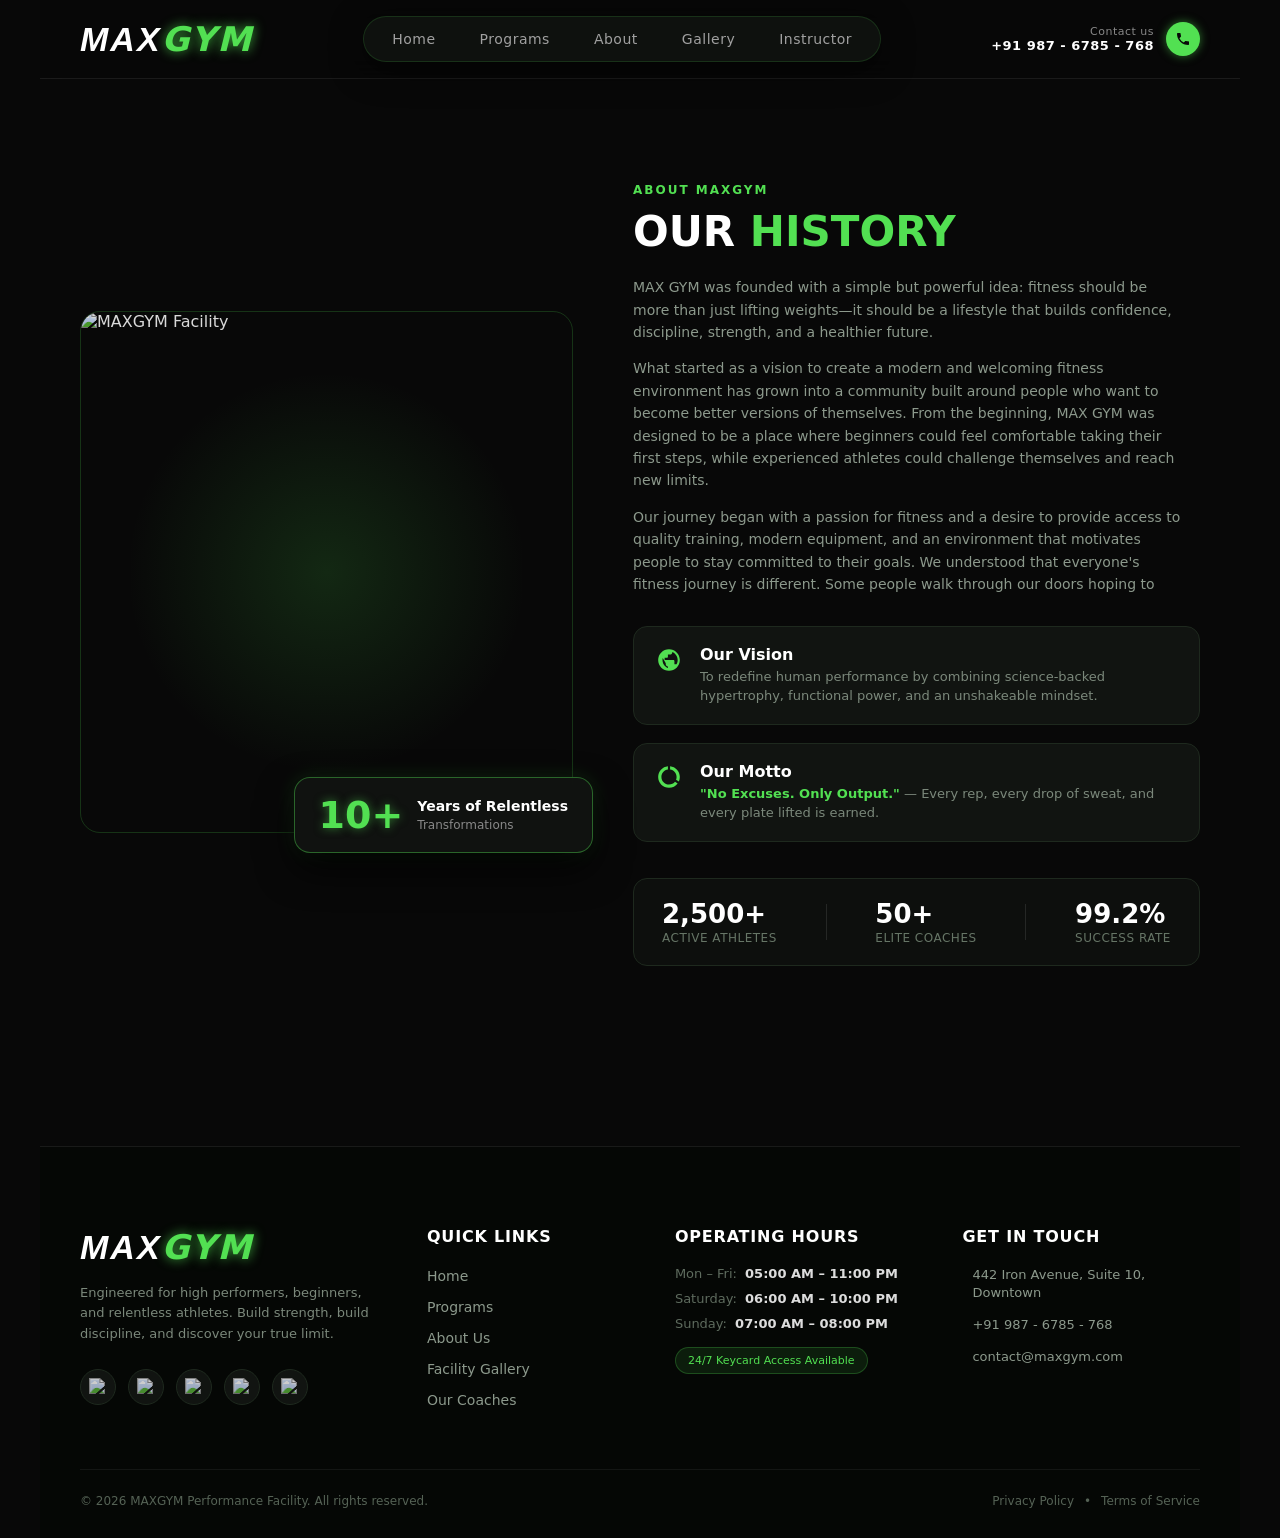
==== about.html @ 1f0606eb "update all" ====
<!DOCTYPE html>
<html lang="en">
<head>
    <meta name="viewport" content="width=device-width, initial-scale=1.0">
    <title>MAXGYM ABOUT</title>
    <link rel="stylesheet" href="max&fitness.css">
</head>
<body>
     <!-- ======================== NAVBAR ========================== -->
     <header class="navbar">
        <div class="logo">MAX<span>GYM</span></div>
        <nav>
           <ul class="nav-links">
            <li><a href="index.html">Home</a></li>
            <li><a href="programs.html">Programs</a></li>
            <li><a href="about.html">About</a></li>
            <li><a href="gallery.html">Gallery</a></li>
             <li><a href="instructor.html">Instructor</a></li>
           </ul> 
        </nav>
        <a href="tel:+919876785768" class="contact-pill">
  <div class="contact-info">
    <span class="label">Contact us</span>
    <span class="number">+91 987 - 6785 - 768</span>
  </div>
  <div class="phone-circle">
    <!-- Phone SVG icon -->
    <svg viewBox="0 0 24 24" fill="currentColor">
      <path d="M6.62 10.79a15.05 15.05 0 006.59 6.59l2.2-2.2a1 1 0 011.02-.24c1.12.37 2.33.57 3.57.57.55 0 1 .45 1 1V20a1 1 0 01-1 1A17 17 0 013 4a1 1 0 011-1h3.5a1 1 0 011 1c0 1.25.2 2.45.57 3.57.11.35.03.74-.25 1.02l-2.2 2.2z"/>
    </svg>
  </div>
</a>
     </header>
<!-- ================= ABOUT SECTION ================= -->
<section class="about-section" id="about">
  <div class="about-grid">
    
    <!-- Left Column: Visual Showcase & Experience Badge -->
    <div class="about-visual">
      <div class="image-wrapper">
        <img src="https://images.unsplash.com/photo-1534438327276-14e5300c3a48?w=800&auto=format&fit=crop&q=80" alt="MAXGYM Facility" class="about-img" />
        <div class="glow-orb"></div>
      </div>
      
      <!-- Floating Experience Card -->
      <div class="exp-badge">
        <span class="exp-number">10+</span>
        <div class="exp-text">
          <strong>Years of Relentless</strong>
          <span>Transformations</span>
        </div>
      </div>
    </div>

    <!-- Right Column: Story, Vision & Pillars -->
    <div class="about-content">
      <span class="section-tag">ABOUT MAXGYM</span>
      <h2>Our <span class="highlight">History</span></h2>
      
      <!-- Full Story Body with Sleek Scrollable Container -->
      <div class="history-body">
        <p class="history-lead">
          MAX GYM was founded with a simple but powerful idea: fitness should be more than just lifting weights—it should be a lifestyle that builds confidence, discipline, strength, and a healthier future.
        </p>
        <p>
          What started as a vision to create a modern and welcoming fitness environment has grown into a community built around people who want to become better versions of themselves. From the beginning, MAX GYM was designed to be a place where beginners could feel comfortable taking their first steps, while experienced athletes could challenge themselves and reach new limits.
        </p>
        <p>
          Our journey began with a passion for fitness and a desire to provide access to quality training, modern equipment, and an environment that motivates people to stay committed to their goals. We understood that everyone's fitness journey is different. Some people walk through our doors hoping to lose weight, others want to build muscle, improve their health, prepare for competition, or simply feel stronger and more confident in their everyday lives.
        </p>
        <p>
          As MAX GYM grew, so did our community. Members became more than just people who came to work out—they became part of a family united by determination and the desire to improve. Every early-morning workout, difficult final repetition, personal record, and small achievement became part of our story.
        </p>
        <p>
          Today, MAX GYM continues to grow with the same purpose that inspired its creation: to help people discover what they are capable of. We continue to invest in our facilities, equipment, and fitness community while creating an atmosphere where hard work is encouraged and every achievement matters.
        </p>
        <p>
          Our history is still being written, and every member who walks through our doors becomes part of it.
        </p>

        <!-- Strong Sign-off Callout -->
        <div class="history-callout">
          "MAX GYM isn't just a place to train. It's a place to build strength, create discipline, and become <span>MAXIMUM</span>."
        </div>
      </div>

      <!-- Vision & Motto Highlights -->
      <div class="about-pillars">
        <div class="pillar-card">
          <div class="pillar-icon">
            <svg viewBox="0 0 24 24" fill="currentColor"><path d="M12 2C6.48 2 2 6.48 2 12s4.48 10 10 10 10-4.48 10-10S17.52 2 12 2zm1 17.93c-3.95-.49-7-3.85-7-7.93 0-.62.08-1.21.21-1.79L9 15v1c0 1.1.9 2 2 2v1.93zm6.9-2.54c-.26-.81-1-1.39-1.9-1.39h-1v-3c0-.55-.45-1-1-1H8v-2h2c.55 0 1-.45 1-1V7h2c1.1 0 2-.9 2-2v-.41c2.93 1.19 5 4.06 5 7.41 0 2.08-.8 3.97-2.1 5.39z"/></svg>
          </div>
          <div class="pillar-info">
            <h4>Our Vision</h4>
            <p>To redefine human performance by combining science-backed hypertrophy, functional power, and an unshakeable mindset.</p>
          </div>
        </div>

        <div class="pillar-card">
          <div class="pillar-icon">
            <svg viewBox="0 0 24 24" fill="currentColor"><path d="M13 2.05v3.03c3.39.49 6 3.39 6 6.92 0 .9-.18 1.75-.48 2.54l2.6 1.53c.56-1.24.88-2.62.88-4.07 0-5.18-3.95-9.45-9-9.95zM12 19c-3.87 0-7-3.13-7-7 0-3.53 2.61-6.43 6-6.92V2.05c-5.06.5-9 4.76-9 9.95 0 5.52 4.47 10 9.99 10 3.31 0 6.24-1.61 8.01-4.09l-2.45-1.45C16.27 18.06 14.28 19 12 19z"/></svg>
          </div>
          <div class="pillar-info">
            <h4>Our Motto</h4>
            <p><strong class="motto-text">"No Excuses. Only Output."</strong> — Every rep, every drop of sweat, and every plate lifted is earned.</p>
          </div>
        </div>
      </div>

      <!-- Quick Stats Counter Strip -->
      <div class="about-stats">
        <div class="stat-col">
          <h3>2,500+</h3>
          <p>Active Athletes</p>
        </div>
        <div class="stat-divider"></div>
        <div class="stat-col">
          <h3>50+</h3>
          <p>Elite Coaches</p>
        </div>
        <div class="stat-divider"></div>
        <div class="stat-col">
          <h3>99.2%</h3>
          <p>Success Rate</p>
        </div>
      </div>

    </div>
  </div>
</section>
<!-- ================= FOOTER ================= -->
<footer class="site-footer">
  <div class="footer-container">
    
    <!-- Column 1: Brand Info -->
    <div class="footer-col brand-col">
      <a href="#" class="logo">MAX<span>GYM</span></a>
      <p class="footer-about">
        Engineered for high performers, beginners, and relentless athletes. Build strength, build discipline, and discover your true limit.
      </p>
    <div class="footer-social-strip">
  <!-- Instagram -->
  <a href="#" aria-label="Instagram" class="social-btn">
    <img src="https://cdn.simpleicons.org/instagram/ffffff" alt="Instagram" class="social-img" />
  </a>

  <!-- Facebook -->
  <a href="#" aria-label="Facebook" class="social-btn">
    <img src="https://cdn.simpleicons.org/facebook/ffffff" alt="Facebook" class="social-img" />
  </a>

  <!-- YouTube -->
  <a href="#" aria-label="YouTube" class="social-btn">
    <img src="https://cdn.simpleicons.org/youtube/ffffff" alt="YouTube" class="social-img" />
  </a>

  <!-- X / Twitter -->
  <a href="#" aria-label="X" class="social-btn">
    <img src="https://cdn.simpleicons.org/x/ffffff" alt="X" class="social-img" />
  </a>

  <!-- TikTok -->
  <a href="#" aria-label="TikTok" class="social-btn">
    <img src="https://cdn.simpleicons.org/tiktok/ffffff" alt="TikTok" class="social-img" />
  </a>
</div>
    </div>

    <!-- Column 2: Navigation Links -->
    <div class="footer-col">
      <h4>Quick Links</h4>
      <ul class="footer-links">
        <li><a href="#home">Home</a></li>
        <li><a href="#programs">Programs</a></li>
        <li><a href="#about">About Us</a></li>
        <li><a href="#gallery">Facility Gallery</a></li>
        <li><a href="#instructor">Our Coaches</a></li>
      </ul>
    </div>

    <!-- Column 3: Training Hours -->
    <div class="footer-col">
      <h4>Operating Hours</h4>
      <ul class="footer-schedule">
        <li><span>Mon – Fri:</span> <strong>05:00 AM – 11:00 PM</strong></li>
        <li><span>Saturday:</span> <strong>06:00 AM – 10:00 PM</strong></li>
        <li><span>Sunday:</span> <strong>07:00 AM – 08:00 PM</strong></li>
        <li class="access-pill">24/7 Keycard Access Available</li>
      </ul>
    </div>

    <!-- Column 4: Contact & Newsletter -->
    <div class="footer-col">
      <h4>Get In Touch</h4>
      <div class="footer-contact-info">
        <p><i class="fa-solid fa-location-dot"></i> 442 Iron Avenue, Suite 10, Downtown</p>
        <p><i class="fa-solid fa-phone"></i> +91 987 - 6785 - 768</p>
        <p><i class="fa-solid fa-envelope"></i> contact@maxgym.com</p>
      </div>
    </div>

  </div>

  <div class="footer-bottom">
    <p>&copy; 2026 MAXGYM Performance Facility. All rights reserved.</p>
    <div class="footer-legal">
      <a href="#">Privacy Policy</a>
      <span>&bull;</span>
      <a href="#">Terms of Service</a>
    </div>
  </div>
</footer>
    
</body>
</html>
---- max&fitness.css ----
/* Color Palette Variables */
:root {
  --bg-black: #080808;
  --card-bg: #111411;
  --card-border: #1e291e;
  --accent-green: #52e052;
  --text-white: #ffffff;
  --text-gray: #a0a0a0;
}

* {
  margin: 0;
  padding: 0;
  box-sizing: border-box;
  font-family: 'Inter', system-ui, sans-serif;
}

body {
  background-color: var(--bg-black);
  color: var(--text-white);
  padding: 0 40px;
}

/* Green Glow Highlights */
.highlight {
  color: var(--accent-green);
}

/* NAVBAR */
.navbar {
  position: sticky;        /* Keeps the navbar pinned at the top while scrolling */
  top: 0;                  /* Sticks right to the very top edge */
  z-index: 1000;           /* Ensures it always floats above images and cards */
  
  /* Frosted glass backdrop so page content doesn't clash underneath */
  background: rgba(8, 8, 8, 0.85);
  backdrop-filter: blur(12px);
  -webkit-backdrop-filter: blur(12px);
  
  /* Smooth separator line underneath */
  border-bottom: 1px solid rgba(255, 255, 255, 0.08);

  /* Layout alignment */
  display: flex;
  justify-content: space-between;
  align-items: center;
  padding: 16px 40px;
  width: 100%;
  box-sizing: border-box;
}
/* Frosted glass bar background */
.nav-links {
  display: flex;
  align-items: center;
  list-style: none;
  gap: 8px;
  background: rgba(18, 22, 18, 0.75); /* Dark translucent green-black */
  backdrop-filter: blur(12px);         /* Modern frosted glass effect */
  padding: 6px 10px;
  border-radius: 40px;                 /* Smooth pill shape */
  border: 1px solid rgba(82, 224, 82, 0.15); /* Subtle neon border */
  box-shadow: 0 8px 32px rgba(0, 0, 0, 0.5);
}

/* Individual link styling */
.nav-links a {
  position: relative;
  display: inline-block;
  padding: 8px 18px;
  color: #a0a0a0;                      /* Sleek muted gray */
  text-decoration: none;
  font-size: 14px;
  font-weight: 500;
  letter-spacing: 0.5px;
  border-radius: 20px;
  transition: all 0.3s cubic-bezier(0.4, 0, 0.2, 1);
}
/* Container wrapper: centered floating pill */
.nav-container {
  display: flex;
  justify-content: center;
  align-items: center;
}
/* Hover Effect: Text turns white with soft glow */
.nav-links a:hover {
  color: #ffffff;
  transform: translateY(-1px);
}

/* Animated Neon Underline on hover */
.nav-links a::after {
  content: '';
  position: absolute;
  bottom: 4px;
  left: 50%;
  transform: translateX(-50%) scaleX(0);
  width: 18px;
  height: 2px;
  background: #52e052;                 /* Neon green */
  border-radius: 2px;
  box-shadow: 0 0 8px #52e052;
  transition: transform 0.25s ease;
}

.nav-links a:hover::after {
  transform: translateX(-50%) scaleX(1);
}

/* Active State: Neon pill badge */
.nav-links a.active {
  color: #ffffff;
  background: rgba(82, 224, 82, 0.15); /* Soft glowing green fill */
  border: 1px solid rgba(82, 224, 82, 0.4);
  box-shadow: 0 0 12px rgba(82, 224, 82, 0.25);
  font-weight: 600;
}

/* Remove underline on the already active link */
.nav-links a.active::after {
  display: none;
}

/* HERO SECTION */
.hero {
  text-align: center;
  position: relative;
  padding-top: 40px;
}

.hero-title {
  font-size: 52px;
  text-transform: uppercase;
  letter-spacing: 1px;
}

.hero-center {
  position: relative;
  display: inline-block;
  margin-top: 30px;
}

.hero-img {
  max-width: 450px;
  filter: drop-shadow(0 0 40px rgba(82, 224, 82, 0.15));
}

/* Floating Stat Badges */
.stat-badge {
  position: absolute;
  background: rgba(82, 224, 82, 0.25);
  backdrop-filter: blur(10px);
  border: 1px solid var(--accent-green);
  border-radius: 12px;
  padding: 10px 16px;
  font-size: 12px;
  color: #fff;
  display: flex;
  flex-direction: column;
  align-items: center;
}

.stat-badge.top-left { top: 10%; left: -60px; transform: rotate(-10deg); }
.stat-badge.top-right { top: 10%; right: -60px; transform: rotate(10deg); }
.stat-badge.bottom-left { bottom: 20%; left: -80px; transform: rotate(-8deg); }
.stat-badge.bottom-right { bottom: 20%; right: -80px; transform: rotate(8deg); }

/* CTA BUTTON & FOOTER */
.hero-footer {
  display: flex;
  justify-content: space-between;
  align-items: center;
  margin-top: -50px;
  position: relative;
  z-index: 5;
}

.btn-primary {
  background-color: var(--accent-green);
  color: #000;
  padding: 14px 28px;
  border-radius: 30px;
  text-decoration: none;
  font-weight: bold;
  font-size: 14px;
}

/* 3 CARDS GRID */
.cards-grid-3 {
  display: grid;
  grid-template-columns: repeat(3, 1fr);
  gap: 24px;
  margin-top: 40px;
}

.feature-card {
  background: var(--card-bg);
  border: 1px solid var(--card-border);
  border-radius: 16px;
  padding: 30px;
  text-align: center;
}

.card-icon {
  font-size: 32px;
  color: var(--accent-green);
  margin-bottom: 16px;
}

/* 2x3 GRID SECTION */
.transform-content {
  display: grid;
  grid-template-columns: 1fr 1.5fr;
  gap: 40px;
  margin-top: 40px;
}

.cards-grid-2x3 {
  display: grid;
  grid-template-columns: 1fr 1fr;
  gap: 16px;
}

.mini-card {
  background: var(--card-bg);
  border: 1px solid var(--card-border);
  border-radius: 12px;
  padding: 20px;
}

.mini-card i {
  color: var(--accent-green);
  margin-bottom: 8px;
}
/* Container holding the images and text */
.social-proof {
  display: flex;
  align-items: center;
  gap: 12px;
}

/* Row wrapper for the avatar images */
.social-proof .avatars {
  display: flex;
  align-items: center;
}

/* Resizing images to a small square */
.social-proof .avatars img {
  width: 36px;                 /* Set your desired square width */
  height: 36px;                /* Match height to width for 1:1 ratio */
  object-fit: cover;           /* Prevents the image from stretching/distorting */
  border-radius: 6px;          /* Slight rounded square (change to 0px for sharp square) */
  border: 2px solid #080808;   /* Border separating each photo */
  margin-right: -10px;         /* Overlaps them slightly like the design */
}

/* Fix for the text right beside them */
.social-proof p {
  color: #ffffff;
  font-size: 14px;
  margin-left: 15px;
}

.social-proof p strong {
  font-size: 16px;
  color: #ffffff;
}

/* Card container */
.feature-card {
  background-color: #111411;
  border: 1px solid #1e291e;
  border-radius: 16px;
  padding: 32px 24px;
  text-align: center;
}

/* Icon box centering */
.icon-box {
  margin-bottom: 20px;
}

/* Make the icons green, sized, and bright */
.icon-box i {
  font-size: 36px;                 /* Controls the icon size */
  color: #52e052;                  /* Neon green color */
  filter: drop-shadow(0 0 8px rgba(82, 224, 82, 0.4)); /* Subtle green glow */
}

/* Text styles */
.feature-card h3 {
  color: #ffffff;
  font-size: 18px;
  margin-bottom: 10px;
}

.feature-card p {
  color: #888888;
  font-size: 13px;
  line-height: 1.4;
}

/* Icon container spacing */
.card-icon {
  display: flex;
  justify-content: center;
  align-items: center;
  margin-bottom: 20px;
}

/* Controls size and neon green color */
.card-icon svg {
  width: 42px;
  height: 42px;
  color: #52e052; /* Neon green */
  filter: drop-shadow(0 0 10px rgba(82, 224, 82, 0.45)); /* Green glow */
}

.logo {
  font-family: 'Teko', 'Impact', sans-serif; /* Tall, athletic font */
  font-size: 34px;
  font-weight: 700;
  text-decoration: none;
  text-transform: uppercase;
  letter-spacing: 2px;
  color: #ffffff;
  font-style: italic; /* Gives it an energetic forward slant */
  display: inline-block;
  transition: transform 0.2s ease;
}

/* The GYM part with neon glow */
.logo span {
  color: #52e052;
  text-shadow: 0 0 12px rgba(82, 224, 82, 0.75); /* Neon green flare */
}

/* Subtle hover interaction */
.logo:hover {
  transform: scale(1.05) skewX(-2deg);
}

/* Container link: removes blue line & centers items */
.contact-pill {
  display: flex;
  align-items: center;
  gap: 12px;
  text-decoration: none; /* Removes the blue underline */
  color: inherit;        /* Stops default blue text */
  cursor: pointer;
}

/* Stacks 'Contact us' above the number */
.contact-info {
  display: flex;
  flex-direction: column;
  text-align: right;
}

/* Small gray top label */
.contact-info .label {
  font-size: 11px;
  color: #888888;
  letter-spacing: 0.5px;
}

/* Bold white phone number */
.contact-info .number {
  font-size: 13px;
  font-weight: 700;
  color: #ffffff;
  letter-spacing: 0.5px;
}

/* Green circular icon container */
.phone-circle {
  width: 34px;
  height: 34px;
  background-color: #52e052; /* Neon green */
  border-radius: 50%;
  display: flex;
  align-items: center;
  justify-content: center;
  box-shadow: 0 0 10px rgba(82, 224, 82, 0.5); /* Glow */
  transition: transform 0.2s ease;
}

/* The phone icon itself inside the green circle */
.phone-circle svg {
  width: 16px;
  height: 16px;
  color: #080808; /* Dark icon inside green circle */
}

/* Subtle hover bounce */
.contact-pill:hover .phone-circle {
  transform: scale(1.1);
}

.brands-bar {
  width: 100%;                  /* Forces the container to span full width */
  max-width: 1200px;            /* Keeps it looking sharp on ultra-wide screens */
  margin: 60px auto;            /* Centers the section horizontally */
  padding: 30px 40px;           /* Breathing room on the sides */
  
  display: flex;
  justify-content: space-between; /* Spreads logos evenly from far left to far right */
  align-items: center;
  box-sizing: border-box;
}

/* Make each logo icon bigger so it fills the screen properly */
.brand-item svg {
  width: 55px;                  /* Increased from 46px */
  height: 55px;
  fill: #ffffff;
  opacity: 0.65;
  transition: all 0.3s ease;
}

.brand-item:hover svg {
  fill: #52e052;
  opacity: 1;
  filter: drop-shadow(0 0 14px rgba(82, 224, 82, 0.8));
}

.section-subtitle {
  text-align: center;
  font-size: 16px;
  font-weight: 400;
  color: #8f9b8f;                      /* Muted gray-green tone */
  letter-spacing: 0.8px;
  line-height: 1.6;
  max-width: 650px;
  margin: 12px auto 45px auto;
  text-transform: capitalize;
}

/* Eye-catching keyword highlights */
.section-subtitle span {
  color: #ffffff;
  font-weight: 600;
  position: relative;
  transition: color 0.3s ease;
}

/* Neon underline dash below the 3 words */
.section-subtitle span::after {
  content: '';
  position: absolute;
  bottom: -2px;
  left: 0;
  width: 100%;
  height: 2px;
  background: #52e052;
  box-shadow: 0 0 8px rgba(82, 224, 82, 0.8);
  border-radius: 2px;
}

/* Container & Titles */
.programs-section {
  padding: 80px 20px;
  max-width: 1200px;
  margin: 0 auto;
}

.section-title-wrap {
  text-align: center;
  margin-bottom: 50px;
}

.section-tag {
  font-size: 12px;
  letter-spacing: 2px;
  color: var(--accent-green, #52e052);
  font-weight: 700;
  text-transform: uppercase;
}

.section-title-wrap h2 {
  font-size: 38px;
  margin: 8px 0 12px 0;
  color: #fff;
  text-transform: uppercase;
}

.section-desc {
  color: #888;
  font-size: 15px;
  max-width: 550px;
  margin: 0 auto;
}

/* Grid Layout */
.programs-grid {
  display: grid;
  grid-template-columns: repeat(auto-fit, minmax(300px, 1fr));
  gap: 28px;
}

/* Card Styling */
.program-card {
  position: relative;
  background: #111411;
  border: 1px solid #1e291e;
  border-radius: 16px;
  padding: 36px 28px;
  display: flex;
  flex-direction: column;
  transition: all 0.3s ease;
}

.program-card:hover {
  transform: translateY(-6px);
  border-color: rgba(82, 224, 82, 0.4);
  box-shadow: 0 12px 30px rgba(0, 0, 0, 0.6), 0 0 20px rgba(82, 224, 82, 0.1);
}

/* Featured / Highlighted Card (Center) */
.program-card.featured {
  border-color: rgba(82, 224, 82, 0.35);
  background: radial-gradient(circle at top right, rgba(82, 224, 82, 0.08), #111411 70%);
}

/* Badges */
.card-badge {
  align-self: flex-start;
  font-size: 11px;
  font-weight: 600;
  padding: 4px 10px;
  border-radius: 20px;
  background: #1b221b;
  color: #a0a0a0;
  margin-bottom: 20px;
  text-transform: uppercase;
  letter-spacing: 0.5px;
}

.highlight-badge {
  background: rgba(82, 224, 82, 0.15);
  color: #52e052;
  border: 1px solid rgba(82, 224, 82, 0.3);
}

/* Icons */
.program-icon svg {
  width: 36px;
  height: 36px;
  fill: #52e052;
  margin-bottom: 18px;
  filter: drop-shadow(0 0 8px rgba(82, 224, 82, 0.4));
}

/* Text & Meta details */
.program-card h3 {
  font-size: 20px;
  color: #ffffff;
  margin-bottom: 10px;
}

.program-card p {
  color: #888888;
  font-size: 14px;
  line-height: 1.5;
  margin-bottom: 24px;
  flex-grow: 1;
}

.program-meta {
  display: flex;
  justify-content: space-between;
  padding: 12px 0;
  border-top: 1px solid rgba(255, 255, 255, 0.06);
  border-bottom: 1px solid rgba(255, 255, 255, 0.06);
  margin-bottom: 20px;
  font-size: 13px;
  color: #bbb;
}

.program-meta span {
  display: flex;
  align-items: center;
  gap: 6px;
}

.program-meta i {
  color: #52e052;
}

/* Action Link */
.program-link {
  text-decoration: none;
  font-size: 14px;
  font-weight: 700;
  color: #52e052;
  transition: transform 0.2s ease, letter-spacing 0.2s ease;
}

.program-card:hover .program-link {
  letter-spacing: 0.5px;
}

/* Container bar */
.program-meta {
  display: flex;
  justify-content: space-between;
  align-items: center;
  padding: 10px 0;
  border-top: 1px solid rgba(255, 255, 255, 0.08);
  border-bottom: 1px solid rgba(255, 255, 255, 0.08);
  margin-bottom: 20px;
}

/* Group icon + select together */
.meta-dropdown {
  display: flex;
  align-items: center;
  gap: 6px;
  background: rgba(255, 255, 255, 0.03);
  padding: 4px 8px;
  border-radius: 8px;
  border: 1px solid transparent;
  transition: all 0.2s ease;
}

.meta-dropdown:hover {
  border-color: rgba(82, 224, 82, 0.4);
  background: rgba(82, 224, 82, 0.05);
}

.meta-dropdown i {
  color: #52e052;
  font-size: 12px;
}

/* Custom Styled Select Tag */
.meta-select {
  background: transparent;
  color: #dddddd;
  border: none;
  font-size: 13px;
  font-family: inherit;
  cursor: pointer;
  outline: none;
  padding-right: 4px;
}

/* Option list dropdown box */
.meta-select option {
  background-color: #111411;
  color: #ffffff;
  padding: 8px;
}

.meta-select:focus {
  color: #52e052;
}

.card-badge {
  align-self: flex-start;
  font-size: 11px;
  font-weight: 700;
  padding: 5px 12px;
  border-radius: 20px;
  text-transform: uppercase;
  letter-spacing: 0.8px;
  
  /* Green badge styling */
  background: rgba(82, 224, 82, 0.15);
  color: #52e052;
  border: 1px solid rgba(82, 224, 82, 0.35);
  box-shadow: 0 0 10px rgba(82, 224, 82, 0.15);
  
  margin-bottom: 20px;
}

/* Container Spacing */
.about-section {
  padding: 100px 40px;
  max-width: 1240px;
  margin: 0 auto;
  box-sizing: border-box;
}

.about-grid {
  display: grid;
  grid-template-columns: 1fr 1.15fr;
  gap: 60px;
  align-items: center;
}

/* Visual Column */
.about-visual {
  position: relative;
}

.image-wrapper {
  position: relative;
  border-radius: 20px;
  overflow: hidden;
  border: 1px solid rgba(82, 224, 82, 0.2);
}

.about-img {
  width: 100%;
  height: 520px;
  object-fit: cover;
  display: block;
  filter: contrast(1.1) brightness(0.85);
  transition: transform 0.4s ease;
}

.about-visual:hover .about-img {
  transform: scale(1.03);
}

/* Subtle glowing aura behind the frame */
.glow-orb {
  position: absolute;
  top: 50%;
  left: 50%;
  transform: translate(-50%, -50%);
  width: 80%;
  height: 80%;
  background: radial-gradient(circle, rgba(82, 224, 82, 0.15) 0%, transparent 70%);
  pointer-events: none;
  z-index: 0;
}

/* Floating Experience Pill */
.exp-badge {
  position: absolute;
  bottom: -20px;
  right: -20px;
  background: rgba(17, 20, 17, 0.95);
  border: 1px solid rgba(82, 224, 82, 0.4);
  backdrop-filter: blur(10px);
  padding: 18px 24px;
  border-radius: 16px;
  display: flex;
  align-items: center;
  gap: 14px;
  box-shadow: 0 16px 36px rgba(0, 0, 0, 0.8), 0 0 20px rgba(82, 224, 82, 0.15);
}

.exp-number {
  font-size: 38px;
  font-weight: 800;
  color: #52e052;
  line-height: 1;
  text-shadow: 0 0 10px rgba(82, 224, 82, 0.5);
}

.exp-text strong {
  display: block;
  font-size: 14px;
  color: #ffffff;
}

.exp-text span {
  font-size: 12px;
  color: #888888;
}

/* Text Content Column */
.about-content h2 {
  font-size: 42px;
  line-height: 1.15;
  text-transform: uppercase;
  margin: 10px 0 20px 0;
  color: #ffffff;
}

.about-lead {
  color: #9ea89e;
  font-size: 15px;
  line-height: 1.6;
  margin-bottom: 30px;
}

/* Vision & Motto Pillars */
.about-pillars {
  display: flex;
  flex-direction: column;
  gap: 18px;
  margin-bottom: 36px;
}

.pillar-card {
  display: flex;
  gap: 18px;
  align-items: flex-start;
  background: #111411;
  border: 1px solid #1e291e;
  padding: 18px 22px;
  border-radius: 14px;
  transition: border-color 0.2s ease, transform 0.2s ease;
}

.pillar-card:hover {
  border-color: rgba(82, 224, 82, 0.35);
  transform: translateX(4px);
}

.pillar-icon svg {
  width: 26px;
  height: 26px;
  fill: #52e052;
  flex-shrink: 0;
  margin-top: 2px;
}

.pillar-info h4 {
  font-size: 16px;
  color: #ffffff;
  margin-bottom: 4px;
}

.pillar-info p {
  color: #7b887b;
  font-size: 13px;
  line-height: 1.45;
}

.motto-text {
  color: #52e052;
}

/* Live Stats Row */
.about-stats {
  display: flex;
  align-items: center;
  justify-content: space-between;
  background: rgba(17, 20, 17, 0.6);
  border: 1px solid #1e291e;
  border-radius: 14px;
  padding: 20px 28px;
}

.stat-col h3 {
  font-size: 26px;
  font-weight: 800;
  color: #ffffff;
  margin-bottom: 2px;
}

.stat-col p {
  font-size: 12px;
  color: #667566;
  text-transform: uppercase;
  letter-spacing: 0.5px;
}

.stat-divider {
  width: 1px;
  height: 36px;
  background: rgba(255, 255, 255, 0.1);
}

/* History text container: sleek custom scrollbar so the layout stays balanced with the image */
.history-body {
  max-height: 320px;
  overflow-y: auto;
  padding-right: 14px;
  margin-bottom: 30px;
}

/* Custom minimal neon scrollbar */
.history-body::-webkit-scrollbar {
  width: 5px;
}

.history-body::-webkit-scrollbar-track {
  background: rgba(255, 255, 255, 0.03);
  border-radius: 4px;
}

.history-body::-webkit-scrollbar-thumb {
  background: #52e052;
  border-radius: 4px;
  box-shadow: 0 0 6px rgba(82, 224, 82, 0.6);
}

/* First paragraph accent */
.history-lead {
  font-size: 15px;
  font-weight: 500;
  color: #c5d4c5;
  line-height: 1.65;
  margin-bottom: 14px;
}

.history-body p {
  font-size: 14px;
  line-height: 1.6;
  color: #8c998c;
  margin-bottom: 14px;
}

/* Eye-catching quote signoff */
.history-callout {
  background: rgba(82, 224, 82, 0.08);
  border-left: 3px solid #52e052;
  padding: 14px 18px;
  border-radius: 0 10px 10px 0;
  font-size: 14px;
  font-weight: 600;
  color: #ffffff;
  margin-top: 18px;
  line-height: 1.5;
  box-shadow: 0 0 15px rgba(82, 224, 82, 0.08);
}

.history-callout span {
  color: #52e052;
  letter-spacing: 1.5px;
  font-weight: 800;
  text-shadow: 0 0 8px rgba(82, 224, 82, 0.6);
}

/* Container Spacing */
.gallery-section {
  padding: 100px 40px;
  max-width: 1240px;
  margin: 0 auto;
  box-sizing: border-box;
}

.gallery-header {
  text-align: center;
  margin-bottom: 50px;
}

.gallery-header h2 {
  font-size: 40px;
  color: #ffffff;
  text-transform: uppercase;
  margin: 8px 0 14px 0;
}

/* Bento Grid Layout */
.gallery-grid {
  display: grid;
  grid-template-columns: repeat(3, 1fr);
  grid-auto-rows: 280px;
  gap: 20px;
}

/* Featured / Sized Cards */
.gallery-item.item-large {
  grid-column: span 2;
  grid-row: span 1;
}

.gallery-item.item-wide {
  grid-column: span 2;
  grid-row: span 1;
}

/* Individual Item Box */
.gallery-item {
  position: relative;
  border-radius: 16px;
  overflow: hidden;
  border: 1px solid #1e291e;
  background-color: #111411;
  cursor: pointer;
}

/* Image zoom styling */
.gallery-item img {
  width: 100%;
  height: 100%;
  object-fit: cover;
  display: block;
  filter: brightness(0.85) contrast(1.1);
  transition: transform 0.5s cubic-bezier(0.2, 0.8, 0.2, 1), filter 0.5s ease;
}

/* Dark gradient + frosted information overlay */
.gallery-overlay {
  position: absolute;
  inset: 0;
  background: linear-gradient(
    to top,
    rgba(8, 10, 8, 0.95) 0%,
    rgba(8, 10, 8, 0.45) 50%,
    transparent 100%
  );
  display: flex;
  flex-direction: column;
  justify-content: flex-end;
  padding: 24px;
  box-sizing: border-box;
  opacity: 0.92;
  transition: opacity 0.3s ease, border-color 0.3s ease;
}

/* Glowing Category Pills */
.gallery-tag {
  align-self: flex-start;
  font-size: 11px;
  font-weight: 700;
  text-transform: uppercase;
  letter-spacing: 1px;
  color: #52e052;
  background: rgba(82, 224, 82, 0.15);
  border: 1px solid rgba(82, 224, 82, 0.3);
  padding: 4px 10px;
  border-radius: 20px;
  margin-bottom: 8px;
}

.gallery-overlay h3 {
  font-size: 20px;
  color: #ffffff;
  margin: 0 0 6px 0;
  font-weight: 700;
}

.gallery-overlay p {
  font-size: 13px;
  color: #9ea89e;
  line-height: 1.4;
  margin: 0;
  max-width: 90%;
}

/* Hover Interaction: Border Glow & Image Zoom */
.gallery-item:hover img {
  transform: scale(1.08);
  filter: brightness(1) contrast(1.15);
}

.gallery-item:hover {
  border-color: rgba(82, 224, 82, 0.5);
  box-shadow: 0 10px 30px rgba(0, 0, 0, 0.7), 0 0 20px rgba(82, 224, 82, 0.2);
}

/* Responsive Stacking for Tablets & Mobile */
@media (max-width: 900px) {
  .gallery-grid {
    grid-template-columns: 1fr;
    grid-auto-rows: 260px;
  }

  .gallery-item.item-large,
  .gallery-item.item-wide {
    grid-column: span 1;
  }
}

/* ================= INSTRUCTORS STYLING ================= */
.instructors-section {
  padding: 100px 40px;
  max-width: 1240px;
  margin: 0 auto;
  box-sizing: border-box;
}

.instructors-header {
  text-align: center;
  margin-bottom: 50px;
}

.instructors-header h2 {
  font-size: 40px;
  color: #ffffff;
  text-transform: uppercase;
  margin: 8px 0 14px 0;
}

.instructors-grid {
  display: grid;
  grid-template-columns: repeat(3, 1fr);
  gap: 30px;
}

.coach-card {
  background: #111411;
  border: 1px solid #1e291e;
  border-radius: 18px;
  overflow: hidden;
  display: flex;
  flex-direction: column;
  transition: transform 0.3s ease, border-color 0.3s ease, box-shadow 0.3s ease;
}

.coach-card:hover {
  transform: translateY(-6px);
  border-color: rgba(82, 224, 82, 0.45);
  box-shadow: 0 16px 36px rgba(0, 0, 0, 0.7), 0 0 20px rgba(82, 224, 82, 0.15);
}

/* Image Container & Hover Socials */
.coach-img-box {
  position: relative;
  width: 100%;
  height: 380px;
  overflow: hidden;
  background: #080808;
}

.coach-img-box img {
  width: 100%;
  height: 100%;
  object-fit: cover;
  filter: grayscale(20%) brightness(0.9);
  transition: transform 0.5s ease, filter 0.5s ease;
}

.coach-card:hover .coach-img-box img {
  transform: scale(1.06);
  filter: grayscale(0%) brightness(1);
}

/* Floating Social Pill inside Image */
.coach-socials {
  position: absolute;
  bottom: 16px;
  left: 50%;
  transform: translate(-50%, 20px);
  opacity: 0;
  display: flex;
  gap: 12px;
  background: rgba(8, 8, 8, 0.85);
  backdrop-filter: blur(8px);
  padding: 8px 16px;
  border-radius: 30px;
  border: 1px solid rgba(82, 224, 82, 0.3);
  transition: all 0.3s cubic-bezier(0.4, 0, 0.2, 1);
}

.coach-card:hover .coach-socials {
  transform: translate(-50%, 0);
  opacity: 1;
}

.coach-socials a {
  color: #ffffff;
  font-size: 14px;
  transition: color 0.2s ease, transform 0.2s ease;
}

.coach-socials a:hover {
  color: #52e052;
  transform: translateY(-2px);
}

/* Details Underneath */
.coach-details {
  padding: 24px;
  display: flex;
  flex-direction: column;
  flex-grow: 1;
}

.coach-role {
  font-size: 11px;
  font-weight: 700;
  color: #52e052;
  text-transform: uppercase;
  letter-spacing: 1px;
  margin-bottom: 6px;
}

.coach-details h3 {
  font-size: 22px;
  color: #ffffff;
  margin: 0 0 10px 0;
}

.coach-details p {
  font-size: 13px;
  color: #8c998c;
  line-height: 1.5;
  margin: 0;
}

/* ================= FOOTER STYLING ================= */
.site-footer {
  background: #050705;
  border-top: 1px solid rgba(255, 255, 255, 0.08);
  padding: 80px 40px 30px 40px;
  margin-top: 80px;
}

.footer-container {
  max-width: 1240px;
  margin: 0 auto;
  display: grid;
  grid-template-columns: 1.5fr 1fr 1.2fr 1.2fr;
  gap: 50px;
  padding-bottom: 60px;
  border-bottom: 1px solid rgba(255, 255, 255, 0.06);
}

.footer-col h4 {
  font-size: 16px;
  color: #ffffff;
  margin: 0 0 20px 0;
  text-transform: uppercase;
  letter-spacing: 0.8px;
}

.footer-about {
  color: #7b887b;
  font-size: 13px;
  line-height: 1.6;
  margin: 16px 0 24px 0;
  max-width: 320px;
}

.footer-social-strip {
  display: flex;
  gap: 12px;
}

.footer-social-strip a {
  width: 36px;
  height: 36px;
  border-radius: 50%;
  background: #111411;
  border: 1px solid #1e291e;
  display: flex;
  align-items: center;
  justify-content: center;
  color: #ffffff;
  text-decoration: none;
  transition: all 0.25s ease;
}

.footer-social-strip a:hover {
  background: #52e052;
  color: #080808;
  border-color: #52e052;
  box-shadow: 0 0 12px rgba(82, 224, 82, 0.6);
}

/* Footer Navigation */
.footer-links {
  list-style: none;
  padding: 0;
  margin: 0;
  display: flex;
  flex-direction: column;
  gap: 12px;
}

.footer-links a {
  color: #8c998c;
  text-decoration: none;
  font-size: 14px;
  transition: color 0.2s ease, padding-left 0.2s ease;
}

.footer-links a:hover {
  color: #52e052;
  padding-left: 4px;
}

/* Schedule Info */
.footer-schedule {
  list-style: none;
  padding: 0;
  margin: 0;
  display: flex;
  flex-direction: column;
  gap: 10px;
  font-size: 13px;
  color: #8c998c;
}

.footer-schedule span {
  color: #5e6b5e;
}

.footer-schedule strong {
  color: #dddddd;
  margin-left: 4px;
}

.access-pill {
  margin-top: 6px;
  font-size: 11px;
  color: #52e052;
  background: rgba(82, 224, 82, 0.1);
  border: 1px solid rgba(82, 224, 82, 0.25);
  padding: 6px 12px;
  border-radius: 20px;
  display: inline-block;
  width: fit-content;
}

/* Contact Strip */
.footer-contact-info p {
  font-size: 13px;
  color: #8c998c;
  display: flex;
  align-items: flex-start;
  gap: 10px;
  margin: 0 0 14px 0;
  line-height: 1.4;
}

.footer-contact-info i {
  color: #52e052;
  margin-top: 3px;
}

/* Bottom Bar */
.footer-bottom {
  max-width: 1240px;
  margin: 24px auto 0 auto;
  display: flex;
  justify-content: space-between;
  align-items: center;
  font-size: 12px;
  color: #556255;
  flex-wrap: wrap;
  gap: 12px;
}

.footer-legal {
  display: flex;
  align-items: center;
  gap: 10px;
}

.footer-legal a {
  color: #556255;
  text-decoration: none;
  transition: color 0.2s ease;
}

.footer-legal a:hover {
  color: #52e052;
}

/* Responsiveness */
@media (max-width: 992px) {
  .instructors-grid {
    grid-template-columns: 1fr;
    max-width: 500px;
    margin: 0 auto;
  }
  .footer-container {
    grid-template-columns: 1fr 1fr;
    gap: 40px;
  }
}

@media (max-width: 600px) {
  .footer-container {
    grid-template-columns: 1fr;
  }
}

.footer-social-strip {
  display: flex;
  align-items: center;
  gap: 12px;
  margin-top: 18px;
}

/* Round glowing pill button */
.social-btn {
  width: 40px;
  height: 40px;
  border-radius: 50%;
  background: #111411;
  border: 1px solid #1e291e;
  display: flex;
  align-items: center;
  justify-content: center;
  text-decoration: none;
  transition: all 0.3s cubic-bezier(0.4, 0, 0.2, 1);
}

/* Image sizing inside the circle */
.social-img {
  width: 18px;
  height: 18px;
  object-fit: contain;
  filter: brightness(0.8);
  transition: filter 0.3s ease, transform 0.3s ease;
}

/* Hover effect: Green glow + smooth lift */
.social-btn:hover {
  background: rgba(82, 224, 82, 0.15);
  border-color: #52e052;
  transform: translateY(-3px);
  box-shadow: 0 0 14px rgba(82, 224, 82, 0.4);
}

.social-btn:hover .social-img {
  filter: brightness(1) drop-shadow(0 0 4px #52e052);
  transform: scale(1.1);
}
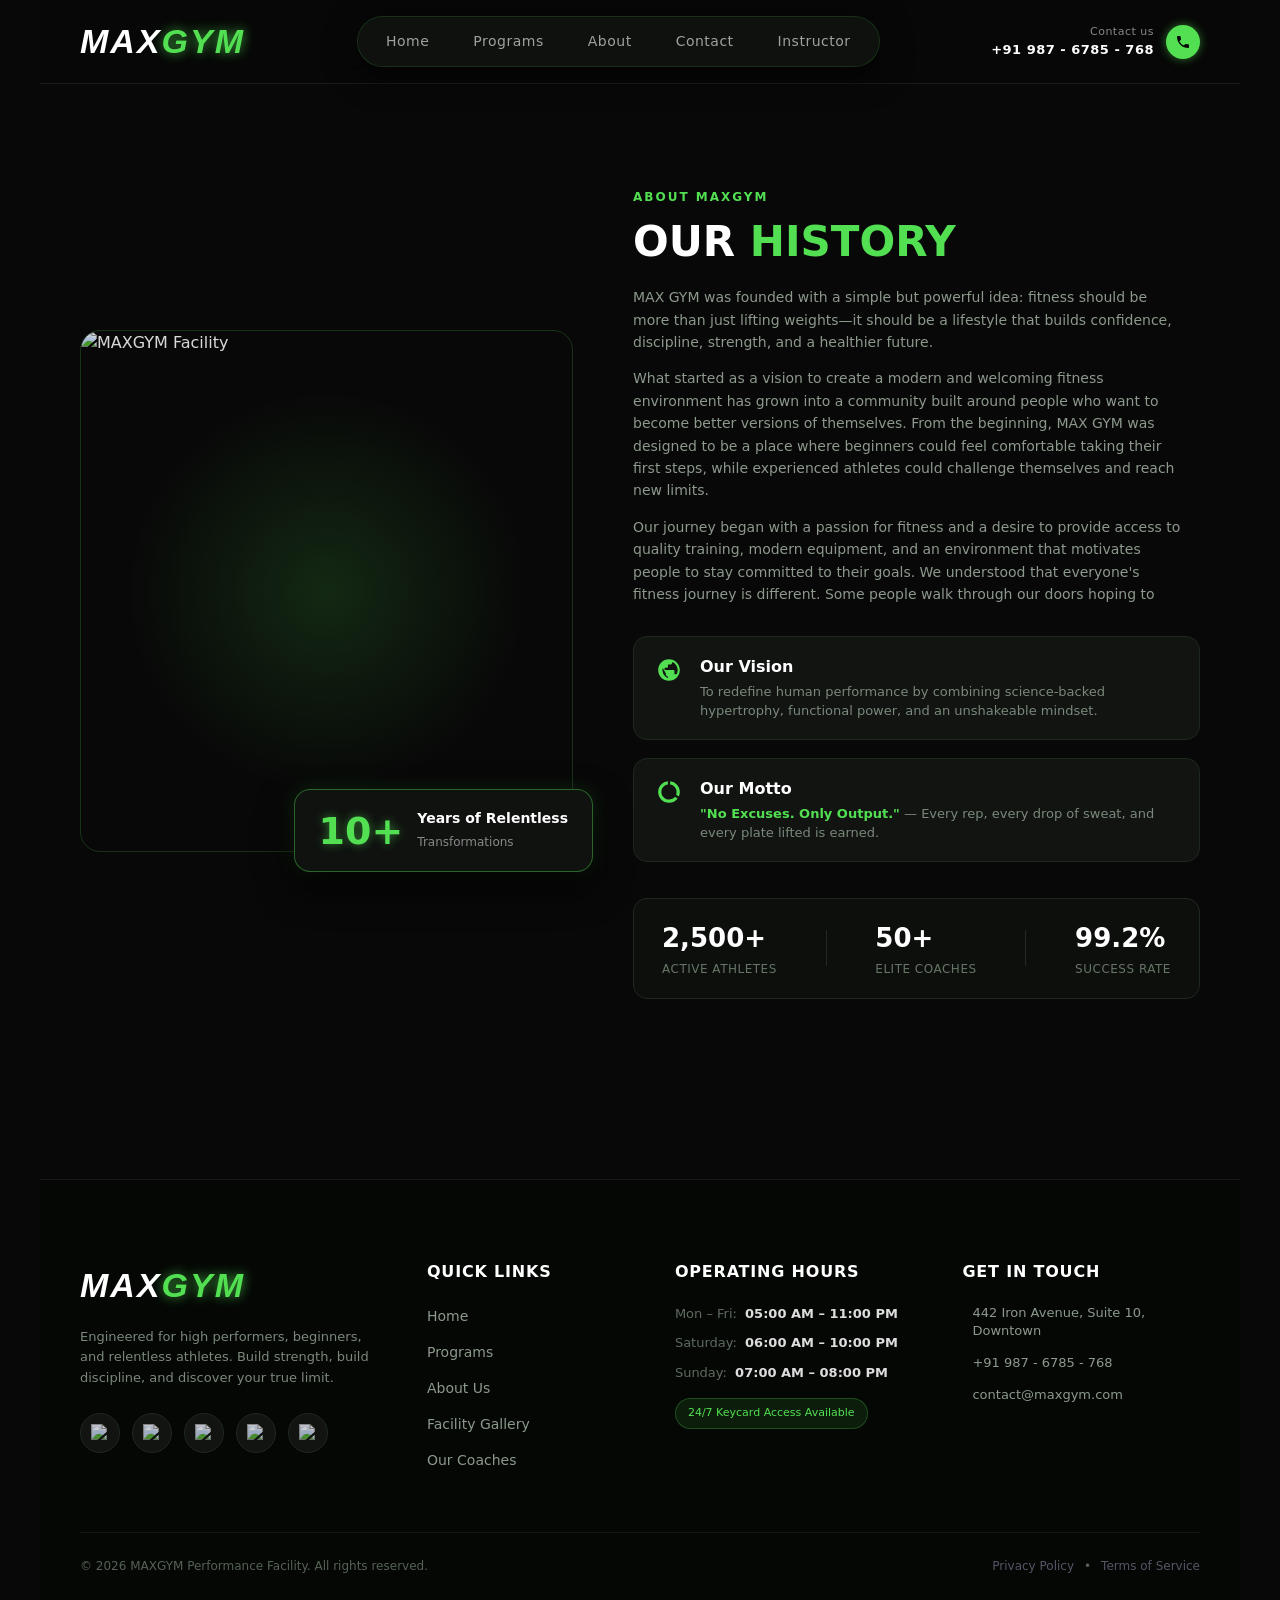
==== commit f28567ed: "update all" ====
--- a/about.html
+++ b/about.html
@@ -1,6 +1,7 @@
 <!DOCTYPE html>
 <html lang="en">
 <head>
+    <meta charset="UTF-8">
     <meta name="viewport" content="width=device-width, initial-scale=1.0">
     <title>MAXGYM ABOUT</title>
     <link rel="stylesheet" href="max&fitness.css">
@@ -14,7 +15,7 @@
             <li><a href="index.html">Home</a></li>
             <li><a href="programs.html">Programs</a></li>
             <li><a href="about.html">About</a></li>
-            <li><a href="gallery.html">Gallery</a></li>
+            <li><a href="gallery.html">Contact</a></li>
              <li><a href="instructor.html">Instructor</a></li>
            </ul> 
         </nav>
--- a/max&fitness.css
+++ b/max&fitness.css
@@ -1,93 +1,191 @@
-/* Color Palette Variables */
+/* ==========================================================================
+   1. DESIGN TOKENS & RESET
+   ========================================================================== */
 :root {
   --bg-black: #080808;
   --card-bg: #111411;
   --card-border: #1e291e;
   --accent-green: #52e052;
+  --accent-green-soft: rgba(82, 224, 82, 0.15);
+  --accent-green-border: rgba(82, 224, 82, 0.35);
   --text-white: #ffffff;
   --text-gray: #a0a0a0;
-}
-
-* {
+  --text-muted: #8c998c;
+  --text-dim: #7b887b;
+
+  --radius-sm: 8px;
+  --radius-md: 14px;
+  --radius-lg: 18px;
+  --radius-pill: 40px;
+
+  --transition: 0.3s cubic-bezier(0.4, 0, 0.2, 1);
+  --container-max: 1240px;
+  --gutter: 40px;
+}
+
+*,
+*::before,
+*::after {
   margin: 0;
   padding: 0;
   box-sizing: border-box;
-  font-family: 'Inter', system-ui, sans-serif;
+}
+
+html {
+  scroll-behavior: smooth;
+  -webkit-text-size-adjust: 100%;
 }
 
 body {
   background-color: var(--bg-black);
   color: var(--text-white);
-  padding: 0 40px;
-}
-
-/* Green Glow Highlights */
+  font-family: 'Inter', system-ui, -apple-system, sans-serif;
+  padding: 0 var(--gutter);
+  line-height: 1.5;
+  overflow-x: hidden;
+}
+
+img {
+  max-width: 100%;
+  height: auto;
+  display: block;
+}
+
+a {
+  color: inherit;
+  text-decoration: none;
+}
+
+/* Utility */
 .highlight {
   color: var(--accent-green);
 }
 
-/* NAVBAR */
+/* Shared section wrapper */
+.section-container {
+  max-width: var(--container-max);
+  margin: 0 auto;
+}
+
+/* Shared section header */
+.section-tag {
+  font-size: 12px;
+  letter-spacing: 2px;
+  color: var(--accent-green);
+  font-weight: 700;
+  text-transform: uppercase;
+}
+
+.section-title-wrap,
+.instructors-header,
+.gallery-header {
+  text-align: center;
+  margin-bottom: 50px;
+}
+
+.section-title-wrap h2,
+.instructors-header h2,
+.gallery-header h2 {
+  font-size: 40px;
+  color: var(--text-white);
+  text-transform: uppercase;
+  margin: 8px 0 14px 0;
+}
+
+.section-subtitle {
+  text-align: center;
+  font-size: 16px;
+  font-weight: 400;
+  color: #8f9b8f;
+  letter-spacing: 0.8px;
+  line-height: 1.6;
+  max-width: 650px;
+  margin: 12px auto 45px auto;
+  text-transform: capitalize;
+}
+
+.section-subtitle span {
+  color: var(--text-white);
+  font-weight: 600;
+  position: relative;
+  transition: color var(--transition);
+}
+
+.section-subtitle span::after {
+  content: '';
+  position: absolute;
+  bottom: -2px;
+  left: 0;
+  width: 100%;
+  height: 2px;
+  background: var(--accent-green);
+  box-shadow: 0 0 8px rgba(82, 224, 82, 0.8);
+  border-radius: 2px;
+}
+
+.section-desc {
+  color: #888;
+  font-size: 15px;
+  max-width: 550px;
+  margin: 0 auto;
+}
+
+/* ==========================================================================
+   2. NAVBAR
+   ========================================================================== */
 .navbar {
-  position: sticky;        /* Keeps the navbar pinned at the top while scrolling */
-  top: 0;                  /* Sticks right to the very top edge */
-  z-index: 1000;           /* Ensures it always floats above images and cards */
-  
-  /* Frosted glass backdrop so page content doesn't clash underneath */
+  position: sticky;
+  top: 0;
+  z-index: 1000;
+  width: 100%;
+  display: flex;
+  justify-content: space-between;
+  align-items: center;
+  gap: 20px;
+  padding: 16px var(--gutter);
   background: rgba(8, 8, 8, 0.85);
   backdrop-filter: blur(12px);
   -webkit-backdrop-filter: blur(12px);
-  
-  /* Smooth separator line underneath */
   border-bottom: 1px solid rgba(255, 255, 255, 0.08);
-
-  /* Layout alignment */
-  display: flex;
-  justify-content: space-between;
-  align-items: center;
-  padding: 16px 40px;
-  width: 100%;
-  box-sizing: border-box;
-}
-/* Frosted glass bar background */
+}
+
+.nav-container {
+  display: flex;
+  justify-content: center;
+  align-items: center;
+}
+
 .nav-links {
   display: flex;
   align-items: center;
   list-style: none;
   gap: 8px;
-  background: rgba(18, 22, 18, 0.75); /* Dark translucent green-black */
-  backdrop-filter: blur(12px);         /* Modern frosted glass effect */
+  background: rgba(18, 22, 18, 0.75);
+  backdrop-filter: blur(12px);
+  -webkit-backdrop-filter: blur(12px);
   padding: 6px 10px;
-  border-radius: 40px;                 /* Smooth pill shape */
-  border: 1px solid rgba(82, 224, 82, 0.15); /* Subtle neon border */
+  border-radius: var(--radius-pill);
+  border: 1px solid var(--accent-green-soft);
   box-shadow: 0 8px 32px rgba(0, 0, 0, 0.5);
 }
 
-/* Individual link styling */
 .nav-links a {
   position: relative;
   display: inline-block;
   padding: 8px 18px;
-  color: #a0a0a0;                      /* Sleek muted gray */
-  text-decoration: none;
+  color: var(--text-gray);
   font-size: 14px;
   font-weight: 500;
   letter-spacing: 0.5px;
   border-radius: 20px;
-  transition: all 0.3s cubic-bezier(0.4, 0, 0.2, 1);
-}
-/* Container wrapper: centered floating pill */
-.nav-container {
-  display: flex;
-  justify-content: center;
-  align-items: center;
-}
-/* Hover Effect: Text turns white with soft glow */
+  transition: all var(--transition);
+}
+
 .nav-links a:hover {
-  color: #ffffff;
+  color: var(--text-white);
   transform: translateY(-1px);
 }
 
-/* Animated Neon Underline on hover */
 .nav-links a::after {
   content: '';
   position: absolute;
@@ -96,9 +194,9 @@
   transform: translateX(-50%) scaleX(0);
   width: 18px;
   height: 2px;
-  background: #52e052;                 /* Neon green */
+  background: var(--accent-green);
   border-radius: 2px;
-  box-shadow: 0 0 8px #52e052;
+  box-shadow: 0 0 8px var(--accent-green);
   transition: transform 0.25s ease;
 }
 
@@ -106,21 +204,93 @@
   transform: translateX(-50%) scaleX(1);
 }
 
-/* Active State: Neon pill badge */
 .nav-links a.active {
-  color: #ffffff;
-  background: rgba(82, 224, 82, 0.15); /* Soft glowing green fill */
+  color: var(--text-white);
+  background: var(--accent-green-soft);
   border: 1px solid rgba(82, 224, 82, 0.4);
   box-shadow: 0 0 12px rgba(82, 224, 82, 0.25);
   font-weight: 600;
 }
 
-/* Remove underline on the already active link */
 .nav-links a.active::after {
   display: none;
 }
 
-/* HERO SECTION */
+/* Logo */
+.logo {
+  font-family: 'Teko', 'Impact', sans-serif;
+  font-size: 34px;
+  font-weight: 700;
+  text-transform: uppercase;
+  letter-spacing: 2px;
+  color: var(--text-white);
+  font-style: italic;
+  display: inline-block;
+  transition: transform 0.2s ease;
+}
+
+.logo span {
+  color: var(--accent-green);
+  text-shadow: 0 0 12px rgba(82, 224, 82, 0.75);
+}
+
+.logo:hover {
+  transform: scale(1.05) skewX(-2deg);
+}
+
+/* Contact pill */
+.contact-pill {
+  display: flex;
+  align-items: center;
+  gap: 12px;
+  cursor: pointer;
+}
+
+.contact-info {
+  display: flex;
+  flex-direction: column;
+  text-align: right;
+}
+
+.contact-info .label {
+  font-size: 11px;
+  color: #888;
+  letter-spacing: 0.5px;
+}
+
+.contact-info .number {
+  font-size: 13px;
+  font-weight: 700;
+  color: var(--text-white);
+  letter-spacing: 0.5px;
+}
+
+.phone-circle {
+  width: 34px;
+  height: 34px;
+  flex-shrink: 0;
+  background-color: var(--accent-green);
+  border-radius: 50%;
+  display: flex;
+  align-items: center;
+  justify-content: center;
+  box-shadow: 0 0 10px rgba(82, 224, 82, 0.5);
+  transition: transform 0.2s ease;
+}
+
+.phone-circle svg {
+  width: 16px;
+  height: 16px;
+  color: var(--bg-black);
+}
+
+.contact-pill:hover .phone-circle {
+  transform: scale(1.1);
+}
+
+/* ==========================================================================
+   3. HERO
+   ========================================================================== */
 .hero {
   text-align: center;
   position: relative;
@@ -141,34 +311,36 @@
 
 .hero-img {
   max-width: 450px;
+  width: 100%;
   filter: drop-shadow(0 0 40px rgba(82, 224, 82, 0.15));
 }
 
-/* Floating Stat Badges */
 .stat-badge {
   position: absolute;
   background: rgba(82, 224, 82, 0.25);
   backdrop-filter: blur(10px);
+  -webkit-backdrop-filter: blur(10px);
   border: 1px solid var(--accent-green);
   border-radius: 12px;
   padding: 10px 16px;
   font-size: 12px;
-  color: #fff;
+  color: var(--text-white);
   display: flex;
   flex-direction: column;
   align-items: center;
 }
 
-.stat-badge.top-left { top: 10%; left: -60px; transform: rotate(-10deg); }
-.stat-badge.top-right { top: 10%; right: -60px; transform: rotate(10deg); }
+.stat-badge.top-left    { top: 10%; left: -60px; transform: rotate(-10deg); }
+.stat-badge.top-right   { top: 10%; right: -60px; transform: rotate(10deg); }
 .stat-badge.bottom-left { bottom: 20%; left: -80px; transform: rotate(-8deg); }
-.stat-badge.bottom-right { bottom: 20%; right: -80px; transform: rotate(8deg); }
-
-/* CTA BUTTON & FOOTER */
+.stat-badge.bottom-right{ bottom: 20%; right: -80px; transform: rotate(8deg); }
+
 .hero-footer {
   display: flex;
   justify-content: space-between;
   align-items: center;
+  flex-wrap: wrap;
+  gap: 20px;
   margin-top: -50px;
   position: relative;
   z-index: 5;
@@ -179,12 +351,52 @@
   color: #000;
   padding: 14px 28px;
   border-radius: 30px;
-  text-decoration: none;
   font-weight: bold;
   font-size: 14px;
-}
-
-/* 3 CARDS GRID */
+  display: inline-block;
+  transition: transform 0.2s ease, box-shadow 0.2s ease;
+}
+
+.btn-primary:hover {
+  transform: translateY(-2px);
+  box-shadow: 0 0 20px rgba(82, 224, 82, 0.6);
+}
+
+/* Social proof */
+.social-proof {
+  display: flex;
+  align-items: center;
+  gap: 12px;
+}
+
+.social-proof .avatars {
+  display: flex;
+  align-items: center;
+}
+
+.social-proof .avatars img {
+  width: 36px;
+  height: 36px;
+  object-fit: cover;
+  border-radius: 6px;
+  border: 2px solid var(--bg-black);
+  margin-right: -10px;
+}
+
+.social-proof p {
+  color: var(--text-white);
+  font-size: 14px;
+  margin-left: 15px;
+}
+
+.social-proof p strong {
+  font-size: 16px;
+  color: var(--text-white);
+}
+
+/* ==========================================================================
+   4. CARD GRIDS
+   ========================================================================== */
 .cards-grid-3 {
   display: grid;
   grid-template-columns: repeat(3, 1fr);
@@ -196,17 +408,36 @@
   background: var(--card-bg);
   border: 1px solid var(--card-border);
   border-radius: 16px;
-  padding: 30px;
+  padding: 32px 24px;
   text-align: center;
 }
 
 .card-icon {
-  font-size: 32px;
-  color: var(--accent-green);
-  margin-bottom: 16px;
-}
-
-/* 2x3 GRID SECTION */
+  display: flex;
+  justify-content: center;
+  align-items: center;
+  margin-bottom: 20px;
+}
+
+.card-icon svg {
+  width: 42px;
+  height: 42px;
+  color: var(--accent-green);
+  filter: drop-shadow(0 0 10px rgba(82, 224, 82, 0.45));
+}
+
+.feature-card h3 {
+  color: var(--text-white);
+  font-size: 18px;
+  margin-bottom: 10px;
+}
+
+.feature-card p {
+  color: #888;
+  font-size: 13px;
+  line-height: 1.4;
+}
+
 .transform-content {
   display: grid;
   grid-template-columns: 1fr 1.5fr;
@@ -231,283 +462,60 @@
   color: var(--accent-green);
   margin-bottom: 8px;
 }
-/* Container holding the images and text */
-.social-proof {
-  display: flex;
-  align-items: center;
-  gap: 12px;
-}
-
-/* Row wrapper for the avatar images */
-.social-proof .avatars {
-  display: flex;
-  align-items: center;
-}
-
-/* Resizing images to a small square */
-.social-proof .avatars img {
-  width: 36px;                 /* Set your desired square width */
-  height: 36px;                /* Match height to width for 1:1 ratio */
-  object-fit: cover;           /* Prevents the image from stretching/distorting */
-  border-radius: 6px;          /* Slight rounded square (change to 0px for sharp square) */
-  border: 2px solid #080808;   /* Border separating each photo */
-  margin-right: -10px;         /* Overlaps them slightly like the design */
-}
-
-/* Fix for the text right beside them */
-.social-proof p {
-  color: #ffffff;
-  font-size: 14px;
-  margin-left: 15px;
-}
-
-.social-proof p strong {
-  font-size: 16px;
-  color: #ffffff;
-}
-
-/* Card container */
-.feature-card {
-  background-color: #111411;
-  border: 1px solid #1e291e;
-  border-radius: 16px;
-  padding: 32px 24px;
-  text-align: center;
-}
-
-/* Icon box centering */
-.icon-box {
-  margin-bottom: 20px;
-}
-
-/* Make the icons green, sized, and bright */
-.icon-box i {
-  font-size: 36px;                 /* Controls the icon size */
-  color: #52e052;                  /* Neon green color */
-  filter: drop-shadow(0 0 8px rgba(82, 224, 82, 0.4)); /* Subtle green glow */
-}
-
-/* Text styles */
-.feature-card h3 {
-  color: #ffffff;
-  font-size: 18px;
-  margin-bottom: 10px;
-}
-
-.feature-card p {
-  color: #888888;
-  font-size: 13px;
-  line-height: 1.4;
-}
-
-/* Icon container spacing */
-.card-icon {
-  display: flex;
-  justify-content: center;
-  align-items: center;
-  margin-bottom: 20px;
-}
-
-/* Controls size and neon green color */
-.card-icon svg {
-  width: 42px;
-  height: 42px;
-  color: #52e052; /* Neon green */
-  filter: drop-shadow(0 0 10px rgba(82, 224, 82, 0.45)); /* Green glow */
-}
-
-.logo {
-  font-family: 'Teko', 'Impact', sans-serif; /* Tall, athletic font */
-  font-size: 34px;
-  font-weight: 700;
-  text-decoration: none;
-  text-transform: uppercase;
-  letter-spacing: 2px;
-  color: #ffffff;
-  font-style: italic; /* Gives it an energetic forward slant */
-  display: inline-block;
-  transition: transform 0.2s ease;
-}
-
-/* The GYM part with neon glow */
-.logo span {
-  color: #52e052;
-  text-shadow: 0 0 12px rgba(82, 224, 82, 0.75); /* Neon green flare */
-}
-
-/* Subtle hover interaction */
-.logo:hover {
-  transform: scale(1.05) skewX(-2deg);
-}
-
-/* Container link: removes blue line & centers items */
-.contact-pill {
-  display: flex;
-  align-items: center;
-  gap: 12px;
-  text-decoration: none; /* Removes the blue underline */
-  color: inherit;        /* Stops default blue text */
-  cursor: pointer;
-}
-
-/* Stacks 'Contact us' above the number */
-.contact-info {
-  display: flex;
-  flex-direction: column;
-  text-align: right;
-}
-
-/* Small gray top label */
-.contact-info .label {
-  font-size: 11px;
-  color: #888888;
-  letter-spacing: 0.5px;
-}
-
-/* Bold white phone number */
-.contact-info .number {
-  font-size: 13px;
-  font-weight: 700;
-  color: #ffffff;
-  letter-spacing: 0.5px;
-}
-
-/* Green circular icon container */
-.phone-circle {
-  width: 34px;
-  height: 34px;
-  background-color: #52e052; /* Neon green */
-  border-radius: 50%;
-  display: flex;
-  align-items: center;
-  justify-content: center;
-  box-shadow: 0 0 10px rgba(82, 224, 82, 0.5); /* Glow */
-  transition: transform 0.2s ease;
-}
-
-/* The phone icon itself inside the green circle */
-.phone-circle svg {
-  width: 16px;
-  height: 16px;
-  color: #080808; /* Dark icon inside green circle */
-}
-
-/* Subtle hover bounce */
-.contact-pill:hover .phone-circle {
-  transform: scale(1.1);
-}
-
+
+/* ==========================================================================
+   5. BRANDS BAR
+   ========================================================================== */
 .brands-bar {
-  width: 100%;                  /* Forces the container to span full width */
-  max-width: 1200px;            /* Keeps it looking sharp on ultra-wide screens */
-  margin: 60px auto;            /* Centers the section horizontally */
-  padding: 30px 40px;           /* Breathing room on the sides */
-  
-  display: flex;
-  justify-content: space-between; /* Spreads logos evenly from far left to far right */
-  align-items: center;
-  box-sizing: border-box;
-}
-
-/* Make each logo icon bigger so it fills the screen properly */
+  width: 100%;
+  max-width: 1200px;
+  margin: 60px auto;
+  padding: 30px var(--gutter);
+  display: flex;
+  flex-wrap: wrap;
+  justify-content: space-between;
+  align-items: center;
+  gap: 24px;
+}
+
 .brand-item svg {
-  width: 55px;                  /* Increased from 46px */
+  width: 55px;
   height: 55px;
-  fill: #ffffff;
+  fill: var(--text-white);
   opacity: 0.65;
-  transition: all 0.3s ease;
+  transition: all var(--transition);
 }
 
 .brand-item:hover svg {
-  fill: #52e052;
+  fill: var(--accent-green);
   opacity: 1;
   filter: drop-shadow(0 0 14px rgba(82, 224, 82, 0.8));
 }
 
-.section-subtitle {
-  text-align: center;
-  font-size: 16px;
-  font-weight: 400;
-  color: #8f9b8f;                      /* Muted gray-green tone */
-  letter-spacing: 0.8px;
-  line-height: 1.6;
-  max-width: 650px;
-  margin: 12px auto 45px auto;
-  text-transform: capitalize;
-}
-
-/* Eye-catching keyword highlights */
-.section-subtitle span {
-  color: #ffffff;
-  font-weight: 600;
-  position: relative;
-  transition: color 0.3s ease;
-}
-
-/* Neon underline dash below the 3 words */
-.section-subtitle span::after {
-  content: '';
-  position: absolute;
-  bottom: -2px;
-  left: 0;
-  width: 100%;
-  height: 2px;
-  background: #52e052;
-  box-shadow: 0 0 8px rgba(82, 224, 82, 0.8);
-  border-radius: 2px;
-}
-
-/* Container & Titles */
+/* ==========================================================================
+   6. PROGRAMS
+   ========================================================================== */
 .programs-section {
   padding: 80px 20px;
-  max-width: 1200px;
+  max-width: var(--container-max);
   margin: 0 auto;
 }
 
-.section-title-wrap {
-  text-align: center;
-  margin-bottom: 50px;
-}
-
-.section-tag {
-  font-size: 12px;
-  letter-spacing: 2px;
-  color: var(--accent-green, #52e052);
-  font-weight: 700;
-  text-transform: uppercase;
-}
-
-.section-title-wrap h2 {
-  font-size: 38px;
-  margin: 8px 0 12px 0;
-  color: #fff;
-  text-transform: uppercase;
-}
-
-.section-desc {
-  color: #888;
-  font-size: 15px;
-  max-width: 550px;
-  margin: 0 auto;
-}
-
-/* Grid Layout */
 .programs-grid {
   display: grid;
   grid-template-columns: repeat(auto-fit, minmax(300px, 1fr));
   gap: 28px;
 }
 
-/* Card Styling */
 .program-card {
   position: relative;
-  background: #111411;
-  border: 1px solid #1e291e;
+  background: var(--card-bg);
+  border: 1px solid var(--card-border);
   border-radius: 16px;
   padding: 36px 28px;
   display: flex;
   flex-direction: column;
-  transition: all 0.3s ease;
+  transition: all var(--transition);
 }
 
 .program-card:hover {
@@ -516,144 +524,9 @@
   box-shadow: 0 12px 30px rgba(0, 0, 0, 0.6), 0 0 20px rgba(82, 224, 82, 0.1);
 }
 
-/* Featured / Highlighted Card (Center) */
 .program-card.featured {
-  border-color: rgba(82, 224, 82, 0.35);
-  background: radial-gradient(circle at top right, rgba(82, 224, 82, 0.08), #111411 70%);
-}
-
-/* Badges */
-.card-badge {
-  align-self: flex-start;
-  font-size: 11px;
-  font-weight: 600;
-  padding: 4px 10px;
-  border-radius: 20px;
-  background: #1b221b;
-  color: #a0a0a0;
-  margin-bottom: 20px;
-  text-transform: uppercase;
-  letter-spacing: 0.5px;
-}
-
-.highlight-badge {
-  background: rgba(82, 224, 82, 0.15);
-  color: #52e052;
-  border: 1px solid rgba(82, 224, 82, 0.3);
-}
-
-/* Icons */
-.program-icon svg {
-  width: 36px;
-  height: 36px;
-  fill: #52e052;
-  margin-bottom: 18px;
-  filter: drop-shadow(0 0 8px rgba(82, 224, 82, 0.4));
-}
-
-/* Text & Meta details */
-.program-card h3 {
-  font-size: 20px;
-  color: #ffffff;
-  margin-bottom: 10px;
-}
-
-.program-card p {
-  color: #888888;
-  font-size: 14px;
-  line-height: 1.5;
-  margin-bottom: 24px;
-  flex-grow: 1;
-}
-
-.program-meta {
-  display: flex;
-  justify-content: space-between;
-  padding: 12px 0;
-  border-top: 1px solid rgba(255, 255, 255, 0.06);
-  border-bottom: 1px solid rgba(255, 255, 255, 0.06);
-  margin-bottom: 20px;
-  font-size: 13px;
-  color: #bbb;
-}
-
-.program-meta span {
-  display: flex;
-  align-items: center;
-  gap: 6px;
-}
-
-.program-meta i {
-  color: #52e052;
-}
-
-/* Action Link */
-.program-link {
-  text-decoration: none;
-  font-size: 14px;
-  font-weight: 700;
-  color: #52e052;
-  transition: transform 0.2s ease, letter-spacing 0.2s ease;
-}
-
-.program-card:hover .program-link {
-  letter-spacing: 0.5px;
-}
-
-/* Container bar */
-.program-meta {
-  display: flex;
-  justify-content: space-between;
-  align-items: center;
-  padding: 10px 0;
-  border-top: 1px solid rgba(255, 255, 255, 0.08);
-  border-bottom: 1px solid rgba(255, 255, 255, 0.08);
-  margin-bottom: 20px;
-}
-
-/* Group icon + select together */
-.meta-dropdown {
-  display: flex;
-  align-items: center;
-  gap: 6px;
-  background: rgba(255, 255, 255, 0.03);
-  padding: 4px 8px;
-  border-radius: 8px;
-  border: 1px solid transparent;
-  transition: all 0.2s ease;
-}
-
-.meta-dropdown:hover {
-  border-color: rgba(82, 224, 82, 0.4);
-  background: rgba(82, 224, 82, 0.05);
-}
-
-.meta-dropdown i {
-  color: #52e052;
-  font-size: 12px;
-}
-
-/* Custom Styled Select Tag */
-.meta-select {
-  background: transparent;
-  color: #dddddd;
-  border: none;
-  font-size: 13px;
-  font-family: inherit;
-  cursor: pointer;
-  outline: none;
-  padding-right: 4px;
-}
-
-/* Option list dropdown box */
-.meta-select option {
-  background-color: #111411;
-  color: #ffffff;
-  padding: 8px;
-}
-
-.meta-select:focus {
-  color: #52e052;
+  border-color: var(--accent-green-border);
+  background: radial-gradient(circle at top right, rgba(82, 224, 82, 0.08), var(--card-bg) 70%);
 }
 
 .card-badge {
@@ -664,22 +537,122 @@
   border-radius: 20px;
   text-transform: uppercase;
   letter-spacing: 0.8px;
-  
-  /* Green badge styling */
-  background: rgba(82, 224, 82, 0.15);
-  color: #52e052;
-  border: 1px solid rgba(82, 224, 82, 0.35);
+  background: var(--accent-green-soft);
+  color: var(--accent-green);
+  border: 1px solid var(--accent-green-border);
   box-shadow: 0 0 10px rgba(82, 224, 82, 0.15);
-  
   margin-bottom: 20px;
 }
 
-/* Container Spacing */
+.highlight-badge {
+  background: var(--accent-green-soft);
+  color: var(--accent-green);
+  border: 1px solid rgba(82, 224, 82, 0.3);
+}
+
+.program-icon svg {
+  width: 36px;
+  height: 36px;
+  fill: var(--accent-green);
+  margin-bottom: 18px;
+  filter: drop-shadow(0 0 8px rgba(82, 224, 82, 0.4));
+}
+
+.program-card h3 {
+  font-size: 20px;
+  color: var(--text-white);
+  margin-bottom: 10px;
+}
+
+.program-card p {
+  color: #888;
+  font-size: 14px;
+  line-height: 1.5;
+  margin-bottom: 24px;
+  flex-grow: 1;
+}
+
+.program-meta {
+  display: flex;
+  justify-content: space-between;
+  align-items: center;
+  padding: 12px 0;
+  border-top: 1px solid rgba(255, 255, 255, 0.06);
+  border-bottom: 1px solid rgba(255, 255, 255, 0.06);
+  margin-bottom: 20px;
+  font-size: 13px;
+  color: #bbb;
+}
+
+.program-meta span {
+  display: flex;
+  align-items: center;
+  gap: 6px;
+}
+
+.program-meta i {
+  color: var(--accent-green);
+}
+
+.meta-dropdown {
+  display: flex;
+  align-items: center;
+  gap: 6px;
+  background: rgba(255, 255, 255, 0.03);
+  padding: 4px 8px;
+  border-radius: var(--radius-sm);
+  border: 1px solid transparent;
+  transition: all 0.2s ease;
+}
+
+.meta-dropdown:hover {
+  border-color: rgba(82, 224, 82, 0.4);
+  background: rgba(82, 224, 82, 0.05);
+}
+
+.meta-dropdown i {
+  color: var(--accent-green);
+  font-size: 12px;
+}
+
+.meta-select {
+  background: transparent;
+  color: #ddd;
+  border: none;
+  font-size: 13px;
+  font-family: inherit;
+  cursor: pointer;
+  outline: none;
+  padding-right: 4px;
+}
+
+.meta-select option {
+  background-color: var(--card-bg);
+  color: var(--text-white);
+}
+
+.meta-select:focus {
+  color: var(--accent-green);
+}
+
+.program-link {
+  font-size: 14px;
+  font-weight: 700;
+  color: var(--accent-green);
+  transition: letter-spacing 0.2s ease;
+}
+
+.program-card:hover .program-link {
+  letter-spacing: 0.5px;
+}
+
+/* ==========================================================================
+   7. ABOUT
+   ========================================================================== */
 .about-section {
-  padding: 100px 40px;
-  max-width: 1240px;
+  padding: 100px var(--gutter);
+  max-width: var(--container-max);
   margin: 0 auto;
-  box-sizing: border-box;
 }
 
 .about-grid {
@@ -689,7 +662,6 @@
   align-items: center;
 }
 
-/* Visual Column */
 .about-visual {
   position: relative;
 }
@@ -705,7 +677,6 @@
   width: 100%;
   height: 520px;
   object-fit: cover;
-  display: block;
   filter: contrast(1.1) brightness(0.85);
   transition: transform 0.4s ease;
 }
@@ -714,7 +685,6 @@
   transform: scale(1.03);
 }
 
-/* Subtle glowing aura behind the frame */
 .glow-orb {
   position: absolute;
   top: 50%;
@@ -727,7 +697,6 @@
   z-index: 0;
 }
 
-/* Floating Experience Pill */
 .exp-badge {
   position: absolute;
   bottom: -20px;
@@ -735,6 +704,7 @@
   background: rgba(17, 20, 17, 0.95);
   border: 1px solid rgba(82, 224, 82, 0.4);
   backdrop-filter: blur(10px);
+  -webkit-backdrop-filter: blur(10px);
   padding: 18px 24px;
   border-radius: 16px;
   display: flex;
@@ -746,7 +716,7 @@
 .exp-number {
   font-size: 38px;
   font-weight: 800;
-  color: #52e052;
+  color: var(--accent-green);
   line-height: 1;
   text-shadow: 0 0 10px rgba(82, 224, 82, 0.5);
 }
@@ -754,21 +724,20 @@
 .exp-text strong {
   display: block;
   font-size: 14px;
-  color: #ffffff;
+  color: var(--text-white);
 }
 
 .exp-text span {
   font-size: 12px;
-  color: #888888;
-}
-
-/* Text Content Column */
+  color: #888;
+}
+
 .about-content h2 {
   font-size: 42px;
   line-height: 1.15;
   text-transform: uppercase;
   margin: 10px 0 20px 0;
-  color: #ffffff;
+  color: var(--text-white);
 }
 
 .about-lead {
@@ -778,7 +747,6 @@
   margin-bottom: 30px;
 }
 
-/* Vision & Motto Pillars */
 .about-pillars {
   display: flex;
   flex-direction: column;
@@ -790,10 +758,10 @@
   display: flex;
   gap: 18px;
   align-items: flex-start;
-  background: #111411;
-  border: 1px solid #1e291e;
+  background: var(--card-bg);
+  border: 1px solid var(--card-border);
   padding: 18px 22px;
-  border-radius: 14px;
+  border-radius: var(--radius-md);
   transition: border-color 0.2s ease, transform 0.2s ease;
 }
 
@@ -805,42 +773,41 @@
 .pillar-icon svg {
   width: 26px;
   height: 26px;
-  fill: #52e052;
+  fill: var(--accent-green);
   flex-shrink: 0;
   margin-top: 2px;
 }
 
 .pillar-info h4 {
   font-size: 16px;
-  color: #ffffff;
+  color: var(--text-white);
   margin-bottom: 4px;
 }
 
 .pillar-info p {
-  color: #7b887b;
+  color: var(--text-dim);
   font-size: 13px;
   line-height: 1.45;
 }
 
 .motto-text {
-  color: #52e052;
-}
-
-/* Live Stats Row */
+  color: var(--accent-green);
+}
+
 .about-stats {
   display: flex;
   align-items: center;
   justify-content: space-between;
   background: rgba(17, 20, 17, 0.6);
-  border: 1px solid #1e291e;
-  border-radius: 14px;
+  border: 1px solid var(--card-border);
+  border-radius: var(--radius-md);
   padding: 20px 28px;
 }
 
 .stat-col h3 {
   font-size: 26px;
   font-weight: 800;
-  color: #ffffff;
+  color: var(--text-white);
   margin-bottom: 2px;
 }
 
@@ -857,7 +824,7 @@
   background: rgba(255, 255, 255, 0.1);
 }
 
-/* History text container: sleek custom scrollbar so the layout stays balanced with the image */
+/* History scroll area */
 .history-body {
   max-height: 320px;
   overflow-y: auto;
@@ -865,7 +832,6 @@
   margin-bottom: 30px;
 }
 
-/* Custom minimal neon scrollbar */
 .history-body::-webkit-scrollbar {
   width: 5px;
 }
@@ -876,12 +842,11 @@
 }
 
 .history-body::-webkit-scrollbar-thumb {
-  background: #52e052;
+  background: var(--accent-green);
   border-radius: 4px;
   box-shadow: 0 0 6px rgba(82, 224, 82, 0.6);
 }
 
-/* First paragraph accent */
 .history-lead {
   font-size: 15px;
   font-weight: 500;
@@ -893,52 +858,39 @@
 .history-body p {
   font-size: 14px;
   line-height: 1.6;
-  color: #8c998c;
+  color: var(--text-muted);
   margin-bottom: 14px;
 }
 
-/* Eye-catching quote signoff */
 .history-callout {
   background: rgba(82, 224, 82, 0.08);
-  border-left: 3px solid #52e052;
+  border-left: 3px solid var(--accent-green);
   padding: 14px 18px;
   border-radius: 0 10px 10px 0;
   font-size: 14px;
   font-weight: 600;
-  color: #ffffff;
+  color: var(--text-white);
   margin-top: 18px;
   line-height: 1.5;
   box-shadow: 0 0 15px rgba(82, 224, 82, 0.08);
 }
 
 .history-callout span {
-  color: #52e052;
+  color: var(--accent-green);
   letter-spacing: 1.5px;
   font-weight: 800;
   text-shadow: 0 0 8px rgba(82, 224, 82, 0.6);
 }
 
-/* Container Spacing */
+/* ==========================================================================
+   8. GALLERY (Bento grid)
+   ========================================================================== */
 .gallery-section {
-  padding: 100px 40px;
-  max-width: 1240px;
+  padding: 100px var(--gutter);
+  max-width: var(--container-max);
   margin: 0 auto;
-  box-sizing: border-box;
-}
-
-.gallery-header {
-  text-align: center;
-  margin-bottom: 50px;
-}
-
-.gallery-header h2 {
-  font-size: 40px;
-  color: #ffffff;
-  text-transform: uppercase;
-  margin: 8px 0 14px 0;
-}
-
-/* Bento Grid Layout */
+}
+
 .gallery-grid {
   display: grid;
   grid-template-columns: repeat(3, 1fr);
@@ -946,38 +898,29 @@
   gap: 20px;
 }
 
-/* Featured / Sized Cards */
-.gallery-item.item-large {
-  grid-column: span 2;
-  grid-row: span 1;
-}
-
-.gallery-item.item-wide {
-  grid-column: span 2;
-  grid-row: span 1;
-}
-
-/* Individual Item Box */
 .gallery-item {
   position: relative;
   border-radius: 16px;
   overflow: hidden;
-  border: 1px solid #1e291e;
-  background-color: #111411;
+  border: 1px solid var(--card-border);
+  background-color: var(--card-bg);
   cursor: pointer;
-}
-
-/* Image zoom styling */
+  transition: border-color var(--transition), box-shadow var(--transition);
+}
+
+.gallery-item.item-large,
+.gallery-item.item-wide {
+  grid-column: span 2;
+}
+
 .gallery-item img {
   width: 100%;
   height: 100%;
   object-fit: cover;
-  display: block;
   filter: brightness(0.85) contrast(1.1);
   transition: transform 0.5s cubic-bezier(0.2, 0.8, 0.2, 1), filter 0.5s ease;
 }
 
-/* Dark gradient + frosted information overlay */
 .gallery-overlay {
   position: absolute;
   inset: 0;
@@ -991,20 +934,18 @@
   flex-direction: column;
   justify-content: flex-end;
   padding: 24px;
-  box-sizing: border-box;
   opacity: 0.92;
-  transition: opacity 0.3s ease, border-color 0.3s ease;
-}
-
-/* Glowing Category Pills */
+  transition: opacity var(--transition);
+}
+
 .gallery-tag {
   align-self: flex-start;
   font-size: 11px;
   font-weight: 700;
   text-transform: uppercase;
   letter-spacing: 1px;
-  color: #52e052;
-  background: rgba(82, 224, 82, 0.15);
+  color: var(--accent-green);
+  background: var(--accent-green-soft);
   border: 1px solid rgba(82, 224, 82, 0.3);
   padding: 4px 10px;
   border-radius: 20px;
@@ -1013,7 +954,7 @@
 
 .gallery-overlay h3 {
   font-size: 20px;
-  color: #ffffff;
+  color: var(--text-white);
   margin: 0 0 6px 0;
   font-weight: 700;
 }
@@ -1026,7 +967,6 @@
   max-width: 90%;
 }
 
-/* Hover Interaction: Border Glow & Image Zoom */
 .gallery-item:hover img {
   transform: scale(1.08);
   filter: brightness(1) contrast(1.15);
@@ -1037,37 +977,13 @@
   box-shadow: 0 10px 30px rgba(0, 0, 0, 0.7), 0 0 20px rgba(82, 224, 82, 0.2);
 }
 
-/* Responsive Stacking for Tablets & Mobile */
-@media (max-width: 900px) {
-  .gallery-grid {
-    grid-template-columns: 1fr;
-    grid-auto-rows: 260px;
-  }
-
-  .gallery-item.item-large,
-  .gallery-item.item-wide {
-    grid-column: span 1;
-  }
-}
-
-/* ================= INSTRUCTORS STYLING ================= */
+/* ==========================================================================
+   9. INSTRUCTORS
+   ========================================================================== */
 .instructors-section {
-  padding: 100px 40px;
-  max-width: 1240px;
+  padding: 100px var(--gutter);
+  max-width: var(--container-max);
   margin: 0 auto;
-  box-sizing: border-box;
-}
-
-.instructors-header {
-  text-align: center;
-  margin-bottom: 50px;
-}
-
-.instructors-header h2 {
-  font-size: 40px;
-  color: #ffffff;
-  text-transform: uppercase;
-  margin: 8px 0 14px 0;
 }
 
 .instructors-grid {
@@ -1077,13 +993,13 @@
 }
 
 .coach-card {
-  background: #111411;
-  border: 1px solid #1e291e;
-  border-radius: 18px;
+  background: var(--card-bg);
+  border: 1px solid var(--card-border);
+  border-radius: var(--radius-lg);
   overflow: hidden;
   display: flex;
   flex-direction: column;
-  transition: transform 0.3s ease, border-color 0.3s ease, box-shadow 0.3s ease;
+  transition: transform var(--transition), border-color var(--transition), box-shadow var(--transition);
 }
 
 .coach-card:hover {
@@ -1092,13 +1008,12 @@
   box-shadow: 0 16px 36px rgba(0, 0, 0, 0.7), 0 0 20px rgba(82, 224, 82, 0.15);
 }
 
-/* Image Container & Hover Socials */
 .coach-img-box {
   position: relative;
   width: 100%;
   height: 380px;
   overflow: hidden;
-  background: #080808;
+  background: var(--bg-black);
 }
 
 .coach-img-box img {
@@ -1114,7 +1029,6 @@
   filter: grayscale(0%) brightness(1);
 }
 
-/* Floating Social Pill inside Image */
 .coach-socials {
   position: absolute;
   bottom: 16px;
@@ -1125,10 +1039,11 @@
   gap: 12px;
   background: rgba(8, 8, 8, 0.85);
   backdrop-filter: blur(8px);
+  -webkit-backdrop-filter: blur(8px);
   padding: 8px 16px;
   border-radius: 30px;
   border: 1px solid rgba(82, 224, 82, 0.3);
-  transition: all 0.3s cubic-bezier(0.4, 0, 0.2, 1);
+  transition: all var(--transition);
 }
 
 .coach-card:hover .coach-socials {
@@ -1137,17 +1052,16 @@
 }
 
 .coach-socials a {
-  color: #ffffff;
+  color: var(--text-white);
   font-size: 14px;
   transition: color 0.2s ease, transform 0.2s ease;
 }
 
 .coach-socials a:hover {
-  color: #52e052;
+  color: var(--accent-green);
   transform: translateY(-2px);
 }
 
-/* Details Underneath */
 .coach-details {
   padding: 24px;
   display: flex;
@@ -1158,7 +1072,7 @@
 .coach-role {
   font-size: 11px;
   font-weight: 700;
-  color: #52e052;
+  color: var(--accent-green);
   text-transform: uppercase;
   letter-spacing: 1px;
   margin-bottom: 6px;
@@ -1166,27 +1080,29 @@
 
 .coach-details h3 {
   font-size: 22px;
-  color: #ffffff;
+  color: var(--text-white);
   margin: 0 0 10px 0;
 }
 
 .coach-details p {
   font-size: 13px;
-  color: #8c998c;
+  color: var(--text-muted);
   line-height: 1.5;
   margin: 0;
 }
 
-/* ================= FOOTER STYLING ================= */
+/* ==========================================================================
+   10. FOOTER
+   ========================================================================== */
 .site-footer {
   background: #050705;
   border-top: 1px solid rgba(255, 255, 255, 0.08);
-  padding: 80px 40px 30px 40px;
+  padding: 80px var(--gutter) 30px;
   margin-top: 80px;
 }
 
 .footer-container {
-  max-width: 1240px;
+  max-width: var(--container-max);
   margin: 0 auto;
   display: grid;
   grid-template-columns: 1.5fr 1fr 1.2fr 1.2fr;
@@ -1197,14 +1113,14 @@
 
 .footer-col h4 {
   font-size: 16px;
-  color: #ffffff;
+  color: var(--text-white);
   margin: 0 0 20px 0;
   text-transform: uppercase;
   letter-spacing: 0.8px;
 }
 
 .footer-about {
-  color: #7b887b;
+  color: var(--text-dim);
   font-size: 13px;
   line-height: 1.6;
   margin: 16px 0 24px 0;
@@ -1213,62 +1129,66 @@
 
 .footer-social-strip {
   display: flex;
+  align-items: center;
   gap: 12px;
-}
-
-.footer-social-strip a {
-  width: 36px;
-  height: 36px;
+  margin-top: 18px;
+}
+
+.social-btn {
+  width: 40px;
+  height: 40px;
   border-radius: 50%;
-  background: #111411;
-  border: 1px solid #1e291e;
+  background: var(--card-bg);
+  border: 1px solid var(--card-border);
   display: flex;
   align-items: center;
   justify-content: center;
-  color: #ffffff;
-  text-decoration: none;
-  transition: all 0.25s ease;
-}
-
-.footer-social-strip a:hover {
-  background: #52e052;
-  color: #080808;
-  border-color: #52e052;
-  box-shadow: 0 0 12px rgba(82, 224, 82, 0.6);
-}
-
-/* Footer Navigation */
-.footer-links {
+  transition: all var(--transition);
+}
+
+.social-img {
+  width: 18px;
+  height: 18px;
+  object-fit: contain;
+  filter: brightness(0.8);
+  transition: filter var(--transition), transform var(--transition);
+}
+
+.social-btn:hover {
+  background: var(--accent-green-soft);
+  border-color: var(--accent-green);
+  transform: translateY(-3px);
+  box-shadow: 0 0 14px rgba(82, 224, 82, 0.4);
+}
+
+.social-btn:hover .social-img {
+  filter: brightness(1) drop-shadow(0 0 4px var(--accent-green));
+  transform: scale(1.1);
+}
+
+.footer-links,
+.footer-schedule {
   list-style: none;
-  padding: 0;
-  margin: 0;
   display: flex;
   flex-direction: column;
   gap: 12px;
 }
 
 .footer-links a {
-  color: #8c998c;
-  text-decoration: none;
+  color: var(--text-muted);
   font-size: 14px;
   transition: color 0.2s ease, padding-left 0.2s ease;
 }
 
 .footer-links a:hover {
-  color: #52e052;
+  color: var(--accent-green);
   padding-left: 4px;
 }
 
-/* Schedule Info */
 .footer-schedule {
-  list-style: none;
-  padding: 0;
-  margin: 0;
-  display: flex;
-  flex-direction: column;
   gap: 10px;
   font-size: 13px;
-  color: #8c998c;
+  color: var(--text-muted);
 }
 
 .footer-schedule span {
@@ -1276,14 +1196,14 @@
 }
 
 .footer-schedule strong {
-  color: #dddddd;
+  color: #ddd;
   margin-left: 4px;
 }
 
 .access-pill {
   margin-top: 6px;
   font-size: 11px;
-  color: #52e052;
+  color: var(--accent-green);
   background: rgba(82, 224, 82, 0.1);
   border: 1px solid rgba(82, 224, 82, 0.25);
   padding: 6px 12px;
@@ -1292,10 +1212,9 @@
   width: fit-content;
 }
 
-/* Contact Strip */
 .footer-contact-info p {
   font-size: 13px;
-  color: #8c998c;
+  color: var(--text-muted);
   display: flex;
   align-items: flex-start;
   gap: 10px;
@@ -1304,21 +1223,20 @@
 }
 
 .footer-contact-info i {
-  color: #52e052;
+  color: var(--accent-green);
   margin-top: 3px;
 }
 
-/* Bottom Bar */
 .footer-bottom {
-  max-width: 1240px;
-  margin: 24px auto 0 auto;
+  max-width: var(--container-max);
+  margin: 24px auto 0;
   display: flex;
   justify-content: space-between;
   align-items: center;
+  flex-wrap: wrap;
+  gap: 12px;
   font-size: 12px;
   color: #556255;
-  flex-wrap: wrap;
-  gap: 12px;
 }
 
 .footer-legal {
@@ -1328,73 +1246,5 @@
 }
 
 .footer-legal a {
-  color: #556255;
-  text-decoration: none;
-  transition: color 0.2s ease;
-}
-
-.footer-legal a:hover {
-  color: #52e052;
-}
-
-/* Responsiveness */
-@media (max-width: 992px) {
-  .instructors-grid {
-    grid-template-columns: 1fr;
-    max-width: 500px;
-    margin: 0 auto;
-  }
-  .footer-container {
-    grid-template-columns: 1fr 1fr;
-    gap: 40px;
-  }
-}
-
-@media (max-width: 600px) {
-  .footer-container {
-    grid-template-columns: 1fr;
-  }
-}
-
-.footer-social-strip {
-  display: flex;
-  align-items: center;
-  gap: 12px;
-  margin-top: 18px;
-}
-
-/* Round glowing pill button */
-.social-btn {
-  width: 40px;
-  height: 40px;
-  border-radius: 50%;
-  background: #111411;
-  border: 1px solid #1e291e;
-  display: flex;
-  align-items: center;
-  justify-content: center;
-  text-decoration: none;
-  transition: all 0.3s cubic-bezier(0.4, 0, 0.2, 1);
-}
-
-/* Image sizing inside the circle */
-.social-img {
-  width: 18px;
-  height: 18px;
-  object-fit: contain;
-  filter: brightness(0.8);
-  transition: filter 0.3s ease, transform 0.3s ease;
-}
-
-/* Hover effect: Green glow + smooth lift */
-.social-btn:hover {
-  background: rgba(82, 224, 82, 0.15);
-  border-color: #52e052;
-  transform: translateY(-3px);
-  box-shadow: 0 0 14px rgba(82, 224, 82, 0.4);
-}
-
-.social-btn:hover .social-img {
-  filter: brightness(1) drop-shadow(0 0 4px #52e052);
-  transform: scale(1.1);
+  color: #556
 }
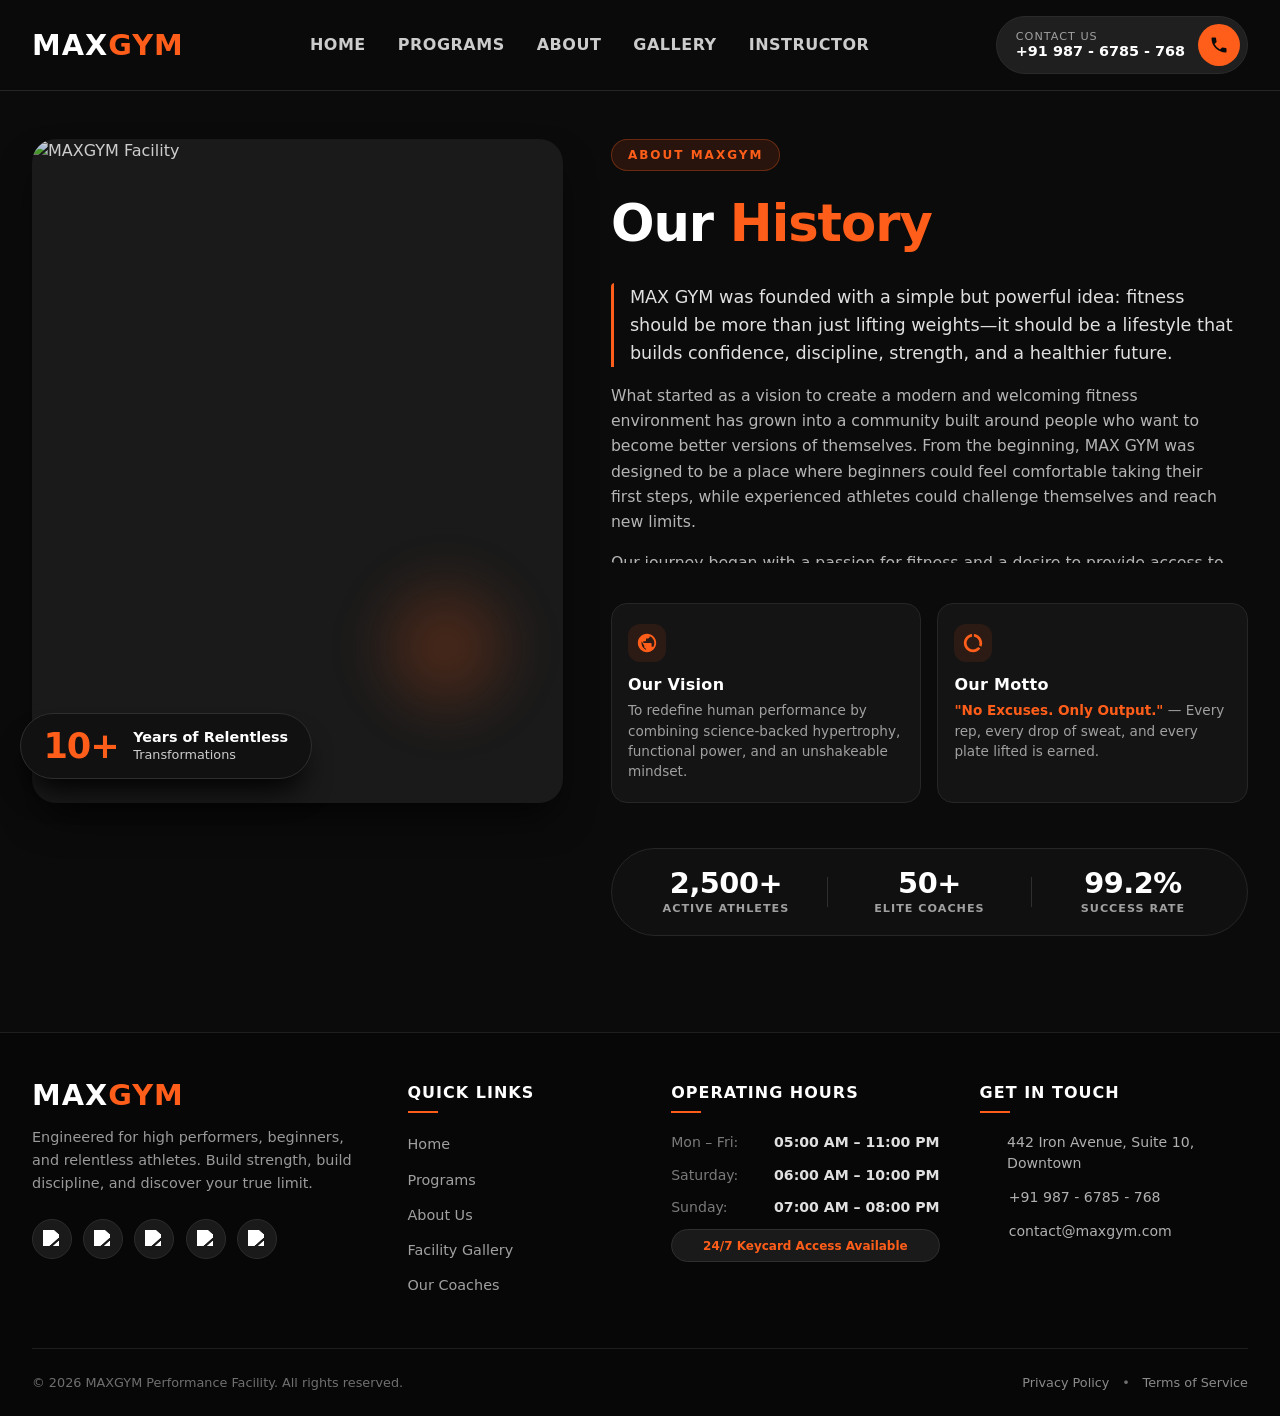
==== commit 4719bd26: "update all" ====
--- a/about.html
+++ b/about.html
@@ -2,215 +2,988 @@
 <html lang="en">
 <head>
     <meta charset="UTF-8">
-    <meta name="viewport" content="width=device-width, initial-scale=1.0">
+    <meta name="viewport" content="width=device-width, initial-scale=1.0, maximum-scale=5.0, user-scalable=yes">
     <title>MAXGYM ABOUT</title>
-    <link rel="stylesheet" href="max&fitness.css">
+    <style>
+        /* ========== RESET & GLOBAL ========== */
+        * {
+            margin: 0;
+            padding: 0;
+            box-sizing: border-box;
+            font-family: system-ui, -apple-system, 'Segoe UI', Roboto, 'Helvetica Neue', sans-serif;
+        }
+
+        body {
+            background-color: #0b0b0b;
+            color: #ededed;
+            line-height: 1.5;
+            -webkit-font-smoothing: antialiased;
+        }
+
+        img {
+            max-width: 100%;
+            display: block;
+        }
+
+        a {
+            text-decoration: none;
+            color: inherit;
+        }
+
+        ul {
+            list-style: none;
+        }
+
+        /* ========== VARIABLES ========== */
+        :root {
+            --bg-dark: #0b0b0b;
+            --bg-card: #141414;
+            --border-dim: #262626;
+            --accent: #ff5e1a;
+            --accent-glow: rgba(255, 94, 26, 0.25);
+            --text-light: #f0f0f0;
+            --text-muted: #a0a0a0;
+            --pill-bg: #1f1f1f;
+            --radius-lg: 24px;
+            --radius-md: 16px;
+            --radius-sm: 40px;
+            --shadow-card: 0 20px 40px -12px rgba(0, 0, 0, 0.8);
+        }
+
+        /* ========== NAVBAR ========== */
+        .navbar {
+            display: flex;
+            justify-content: space-between;
+            align-items: center;
+            padding: 1rem 2rem;
+            background-color: rgba(11, 11, 11, 0.95);
+            backdrop-filter: blur(8px);
+            border-bottom: 1px solid var(--border-dim);
+            flex-wrap: wrap;
+            gap: 1rem 0.5rem;
+            position: sticky;
+            top: 0;
+            z-index: 50;
+        }
+
+        .logo {
+            font-size: 1.8rem;
+            font-weight: 800;
+            letter-spacing: 1px;
+            color: #fff;
+            line-height: 1;
+        }
+
+        .logo span {
+            color: var(--accent);
+            font-weight: 900;
+        }
+
+        .nav-links {
+            display: flex;
+            gap: 2rem;
+            align-items: center;
+            flex-wrap: wrap;
+        }
+
+        .nav-links li a {
+            font-weight: 600;
+            font-size: 1rem;
+            text-transform: uppercase;
+            letter-spacing: 0.5px;
+            color: #ccc;
+            transition: color 0.2s;
+            padding-bottom: 4px;
+            border-bottom: 2px solid transparent;
+        }
+
+        .nav-links li a:hover {
+            color: #fff;
+            border-bottom-color: var(--accent);
+        }
+
+        .contact-pill {
+            display: flex;
+            align-items: center;
+            gap: 0.8rem;
+            background-color: var(--pill-bg);
+            padding: 0.45rem 0.45rem 0.45rem 1.2rem;
+            border-radius: 50px;
+            border: 1px solid #2a2a2a;
+            transition: background 0.2s, border-color 0.2s;
+            flex-shrink: 0;
+        }
+
+        .contact-pill:hover {
+            background-color: #2a2a2a;
+            border-color: var(--accent);
+        }
+
+        .contact-info {
+            display: flex;
+            flex-direction: column;
+            line-height: 1.2;
+        }
+
+        .contact-info .label {
+            font-size: 0.7rem;
+            text-transform: uppercase;
+            letter-spacing: 1px;
+            color: var(--text-muted);
+            font-weight: 500;
+        }
+
+        .contact-info .number {
+            font-weight: 700;
+            font-size: 0.9rem;
+            color: #fff;
+            white-space: nowrap;
+        }
+
+        .phone-circle {
+            background-color: var(--accent);
+            border-radius: 50%;
+            width: 42px;
+            height: 42px;
+            display: flex;
+            align-items: center;
+            justify-content: center;
+            color: #0b0b0b;
+        }
+
+        .phone-circle svg {
+            width: 20px;
+            height: 20px;
+            fill: currentColor;
+        }
+
+        /* ========== ABOUT SECTION ========== */
+        .about-section {
+            padding: 3rem 2rem 4rem;
+            max-width: 1400px;
+            margin: 0 auto;
+        }
+
+        .about-grid {
+            display: grid;
+            grid-template-columns: 1fr 1.2fr;
+            gap: 3rem;
+            align-items: start;
+        }
+
+        /* ----- LEFT: Visual showcase ----- */
+        .about-visual {
+            position: relative;
+        }
+
+        .image-wrapper {
+            position: relative;
+            border-radius: var(--radius-lg);
+            overflow: hidden;
+            box-shadow: var(--shadow-card);
+            aspect-ratio: 4 / 5;
+            background: #1a1a1a;
+        }
+
+        .about-img {
+            width: 100%;
+            height: 100%;
+            object-fit: cover;
+            display: block;
+            filter: brightness(0.85) contrast(1.05);
+        }
+
+        .glow-orb {
+            position: absolute;
+            bottom: 10%;
+            right: 5%;
+            width: 180px;
+            height: 180px;
+            background: radial-gradient(circle, var(--accent-glow) 0%, transparent 70%);
+            border-radius: 50%;
+            pointer-events: none;
+            z-index: 2;
+            filter: blur(20px);
+        }
+
+        .exp-badge {
+            position: absolute;
+            bottom: 24px;
+            left: -12px;
+            background: #111;
+            border: 1px solid #2e2e2e;
+            backdrop-filter: blur(10px);
+            padding: 0.9rem 1.4rem;
+            border-radius: 60px;
+            display: flex;
+            align-items: center;
+            gap: 0.9rem;
+            box-shadow: 0 20px 30px -10px black;
+            z-index: 3;
+        }
+
+        .exp-number {
+            font-size: 2.2rem;
+            font-weight: 900;
+            color: var(--accent);
+            line-height: 1;
+            letter-spacing: -1px;
+        }
+
+        .exp-text {
+            display: flex;
+            flex-direction: column;
+            font-size: 0.8rem;
+            line-height: 1.3;
+            color: #ccc;
+        }
+
+        .exp-text strong {
+            color: #fff;
+            font-weight: 700;
+            font-size: 0.9rem;
+        }
+
+        /* ----- RIGHT: Content ----- */
+        .about-content {
+            display: flex;
+            flex-direction: column;
+            gap: 1.5rem;
+        }
+
+        .section-tag {
+            display: inline-block;
+            font-size: 0.75rem;
+            font-weight: 700;
+            letter-spacing: 2px;
+            text-transform: uppercase;
+            color: var(--accent);
+            background: rgba(255, 94, 26, 0.12);
+            padding: 0.35rem 1rem;
+            border-radius: 40px;
+            align-self: flex-start;
+            border: 1px solid rgba(255, 94, 26, 0.3);
+        }
+
+        .about-content h2 {
+            font-size: clamp(2.2rem, 5vw, 3.2rem);
+            font-weight: 800;
+            letter-spacing: -0.02em;
+            line-height: 1.1;
+            color: #fff;
+        }
+
+        .highlight {
+            color: var(--accent);
+            position: relative;
+            display: inline-block;
+        }
+
+        /* scrollable history container */
+        .history-body {
+            max-height: 280px;
+            overflow-y: auto;
+            padding-right: 12px;
+            scrollbar-width: thin;
+            scrollbar-color: var(--accent) #1e1e1e;
+            border-radius: 4px;
+            margin: 0.5rem 0 0.5rem;
+        }
+
+        .history-body::-webkit-scrollbar {
+            width: 6px;
+        }
+
+        .history-body::-webkit-scrollbar-track {
+            background: #1e1e1e;
+            border-radius: 10px;
+        }
+
+        .history-body::-webkit-scrollbar-thumb {
+            background: var(--accent);
+            border-radius: 10px;
+        }
+
+        .history-body p {
+            color: #b5b5b5;
+            font-size: 0.98rem;
+            margin-bottom: 1rem;
+            line-height: 1.6;
+        }
+
+        .history-lead {
+            font-size: 1.1rem !important;
+            font-weight: 500;
+            color: #e0e0e0 !important;
+            border-left: 3px solid var(--accent);
+            padding-left: 1rem;
+        }
+
+        .history-callout {
+            background: #191919;
+            border-left: 4px solid var(--accent);
+            padding: 1.2rem 1.5rem;
+            border-radius: 8px 24px 24px 8px;
+            font-weight: 600;
+            font-style: italic;
+            color: #f0f0f0;
+            margin: 1.2rem 0 0.6rem;
+            font-size: 1.05rem;
+        }
+
+        .history-callout span {
+            color: var(--accent);
+            font-weight: 900;
+            font-style: normal;
+        }
+
+        /* Pillars */
+        .about-pillars {
+            display: grid;
+            grid-template-columns: 1fr 1fr;
+            gap: 1rem;
+            margin: 0.5rem 0;
+        }
+
+        .pillar-card {
+            background: #141414;
+            border: 1px solid #262626;
+            border-radius: var(--radius-md);
+            padding: 1.25rem 1rem;
+            display: flex;
+            flex-direction: column;
+            gap: 0.7rem;
+            transition: border-color 0.2s, transform 0.15s;
+        }
+
+        .pillar-card:hover {
+            border-color: var(--accent);
+            transform: translateY(-3px);
+        }
+
+        .pillar-icon {
+            width: 38px;
+            height: 38px;
+            background: rgba(255, 94, 26, 0.1);
+            border-radius: 12px;
+            display: flex;
+            align-items: center;
+            justify-content: center;
+        }
+
+        .pillar-icon svg {
+            width: 22px;
+            height: 22px;
+            fill: var(--accent);
+        }
+
+        .pillar-info h4 {
+            font-size: 1rem;
+            font-weight: 700;
+            letter-spacing: 0.3px;
+            color: #fff;
+            margin-bottom: 0.2rem;
+        }
+
+        .pillar-info p {
+            font-size: 0.85rem;
+            color: #a0a0a0;
+            line-height: 1.5;
+        }
+
+        .motto-text {
+            color: var(--accent);
+            font-weight: 800;
+            font-style: normal;
+        }
+
+        /* Stats */
+        .about-stats {
+            display: flex;
+            align-items: center;
+            justify-content: space-between;
+            background: #101010;
+            border: 1px solid #262626;
+            border-radius: 60px;
+            padding: 1.1rem 1.8rem;
+            margin-top: 0.8rem;
+            flex-wrap: wrap;
+            gap: 0.8rem 1rem;
+        }
+
+        .stat-col {
+            text-align: center;
+            flex: 1 1 0;
+        }
+
+        .stat-col h3 {
+            font-size: 1.8rem;
+            font-weight: 900;
+            color: #fff;
+            line-height: 1.2;
+            letter-spacing: -0.5px;
+        }
+
+        .stat-col p {
+            font-size: 0.7rem;
+            text-transform: uppercase;
+            letter-spacing: 1px;
+            color: var(--text-muted);
+            font-weight: 600;
+        }
+
+        .stat-divider {
+            width: 1px;
+            height: 30px;
+            background: #2f2f2f;
+        }
+
+        /* ========== FOOTER ========== */
+        .site-footer {
+            background: #070707;
+            border-top: 1px solid #1e1e1e;
+            margin-top: 2rem;
+            padding: 3rem 2rem 1.5rem;
+        }
+
+        .footer-container {
+            max-width: 1400px;
+            margin: 0 auto;
+            display: grid;
+            grid-template-columns: 1.5fr 1fr 1.2fr 1.2fr;
+            gap: 2.5rem;
+            align-items: start;
+        }
+
+        .brand-col .logo {
+            font-size: 1.8rem;
+            display: inline-block;
+            margin-bottom: 1rem;
+        }
+
+        .footer-about {
+            font-size: 0.9rem;
+            color: #9a9a9a;
+            margin-bottom: 1.5rem;
+            line-height: 1.6;
+        }
+
+        .footer-social-strip {
+            display: flex;
+            gap: 0.7rem;
+            flex-wrap: wrap;
+        }
+
+        .social-btn {
+            background: #1a1a1a;
+            border-radius: 50%;
+            width: 40px;
+            height: 40px;
+            display: flex;
+            align-items: center;
+            justify-content: center;
+            transition: background 0.2s, transform 0.15s;
+            border: 1px solid #2c2c2c;
+        }
+
+        .social-btn:hover {
+            background: var(--accent);
+            transform: scale(1.05);
+            border-color: var(--accent);
+        }
+
+        .social-img {
+            width: 18px;
+            height: 18px;
+            filter: brightness(0) invert(1);
+        }
+
+        .social-btn:hover .social-img {
+            filter: brightness(0) invert(0);
+        }
+
+        .footer-col h4 {
+            font-size: 1rem;
+            text-transform: uppercase;
+            letter-spacing: 1px;
+            color: #fff;
+            margin-bottom: 1.2rem;
+            font-weight: 700;
+            position: relative;
+        }
+
+        .footer-col h4::after {
+            content: '';
+            display: block;
+            width: 30px;
+            height: 2px;
+            background: var(--accent);
+            margin-top: 6px;
+        }
+
+        .footer-links li {
+            margin-bottom: 0.7rem;
+        }
+
+        .footer-links a {
+            color: #a0a0a0;
+            font-size: 0.9rem;
+            transition: color 0.2s, padding-left 0.2s;
+        }
+
+        .footer-links a:hover {
+            color: var(--accent);
+            padding-left: 4px;
+        }
+
+        .footer-schedule li {
+            display: flex;
+            justify-content: space-between;
+            gap: 1rem;
+            font-size: 0.88rem;
+            color: #b0b0b0;
+            margin-bottom: 0.7rem;
+            flex-wrap: wrap;
+        }
+
+        .footer-schedule li span {
+            color: #7a7a7a;
+        }
+
+        .footer-schedule li strong {
+            color: #e0e0e0;
+            font-weight: 600;
+        }
+
+        .access-pill {
+            background: #1a1a1a;
+            padding: 0.4rem 1rem;
+            border-radius: 40px;
+            font-size: 0.75rem !important;
+            color: var(--accent) !important;
+            border: 1px solid #2f2f2f;
+            margin-top: 0.5rem;
+            justify-content: center !important;
+            font-weight: 600;
+        }
+
+        .footer-contact-info p {
+            display: flex;
+            align-items: center;
+            gap: 0.7rem;
+            font-size: 0.88rem;
+            color: #b0b0b0;
+            margin-bottom: 0.8rem;
+        }
+
+        .footer-contact-info i {
+            color: var(--accent);
+            width: 18px;
+            text-align: center;
+        }
+
+        .footer-bottom {
+            max-width: 1400px;
+            margin: 2.5rem auto 0;
+            padding-top: 1.5rem;
+            border-top: 1px solid #1e1e1e;
+            display: flex;
+            justify-content: space-between;
+            align-items: center;
+            flex-wrap: wrap;
+            gap: 1rem;
+            font-size: 0.8rem;
+            color: #6f6f6f;
+        }
+
+        .footer-legal {
+            display: flex;
+            gap: 0.8rem;
+            align-items: center;
+        }
+
+        .footer-legal a {
+            color: #8a8a8a;
+            transition: color 0.2s;
+        }
+
+        .footer-legal a:hover {
+            color: var(--accent);
+        }
+
+        /* ========== RESPONSIVE ========== */
+        @media (max-width: 1024px) {
+            .about-grid {
+                grid-template-columns: 1fr 1fr;
+                gap: 2rem;
+            }
+
+            .footer-container {
+                grid-template-columns: 1fr 1fr;
+                gap: 2rem;
+            }
+        }
+
+        @media (max-width: 820px) {
+            .navbar {
+                padding: 0.9rem 1.2rem;
+                justify-content: center;
+            }
+
+            .nav-links {
+                gap: 1.2rem;
+                justify-content: center;
+                order: 3;
+                width: 100%;
+            }
+
+            .contact-pill {
+                order: 2;
+                margin-left: auto;
+            }
+
+            .logo {
+                order: 1;
+            }
+
+            .about-section {
+                padding: 2rem 1.2rem 3rem;
+            }
+
+            .about-grid {
+                grid-template-columns: 1fr;
+                gap: 2rem;
+            }
+
+            .image-wrapper {
+                aspect-ratio: 16 / 10;
+            }
+
+            .exp-badge {
+                bottom: 16px;
+                left: 0;
+                padding: 0.7rem 1.1rem;
+            }
+
+            .exp-number {
+                font-size: 1.8rem;
+            }
+
+            .about-pillars {
+                grid-template-columns: 1fr;
+            }
+
+            .about-stats {
+                border-radius: 30px;
+                padding: 1rem 1.2rem;
+            }
+
+            .stat-col h3 {
+                font-size: 1.5rem;
+            }
+
+            .footer-container {
+                grid-template-columns: 1fr;
+                gap: 2rem;
+            }
+
+            .footer-bottom {
+                flex-direction: column;
+                text-align: center;
+                justify-content: center;
+            }
+
+            .footer-schedule li {
+                justify-content: flex-start;
+                gap: 0.3rem 1rem;
+            }
+        }
+
+        @media (max-width: 480px) {
+            .navbar {
+                padding: 0.8rem 1rem;
+            }
+
+            .logo {
+                font-size: 1.5rem;
+            }
+
+            .contact-pill {
+                padding: 0.3rem 0.3rem 0.3rem 0.9rem;
+                gap: 0.5rem;
+            }
+
+            .contact-info .number {
+                font-size: 0.75rem;
+            }
+
+            .phone-circle {
+                width: 36px;
+                height: 36px;
+            }
+
+            .nav-links li a {
+                font-size: 0.8rem;
+            }
+
+            .history-body {
+                max-height: 220px;
+            }
+
+            .section-tag {
+                font-size: 0.65rem;
+            }
+
+            .history-callout {
+                padding: 1rem;
+                font-size: 0.95rem;
+            }
+
+            .exp-badge {
+                padding: 0.5rem 0.9rem;
+            }
+
+            .exp-number {
+                font-size: 1.5rem;
+            }
+
+            .exp-text {
+                font-size: 0.7rem;
+            }
+
+            .exp-text strong {
+                font-size: 0.8rem;
+            }
+
+            .about-stats {
+                flex-direction: column;
+                gap: 0.6rem;
+                border-radius: 24px;
+            }
+
+            .stat-divider {
+                display: none;
+            }
+
+            .stat-col {
+                width: 100%;
+                display: flex;
+                justify-content: space-between;
+                align-items: center;
+                padding: 0.2rem 0;
+                border-bottom: 1px solid #222;
+            }
+
+            .stat-col:last-child {
+                border-bottom: none;
+            }
+
+            .stat-col h3 {
+                font-size: 1.2rem;
+                margin-bottom: 0;
+            }
+
+            .stat-col p {
+                font-size: 0.65rem;
+            }
+        }
+    </style>
 </head>
 <body>
-     <!-- ======================== NAVBAR ========================== -->
-     <header class="navbar">
+    <!-- ======================== NAVBAR ========================== -->
+    <header class="navbar">
         <div class="logo">MAX<span>GYM</span></div>
         <nav>
-           <ul class="nav-links">
-            <li><a href="index.html">Home</a></li>
-            <li><a href="programs.html">Programs</a></li>
-            <li><a href="about.html">About</a></li>
-            <li><a href="gallery.html">Contact</a></li>
-             <li><a href="instructor.html">Instructor</a></li>
-           </ul> 
+            <ul class="nav-links">
+                <li><a href="index.html">Home</a></li>
+                <li><a href="programs.html">Programs</a></li>
+                <li><a href="about.html">About</a></li>
+                <li><a href="gallery.html">Gallery</a></li>
+                <li><a href="instructor.html">Instructor</a></li>
+            </ul>
         </nav>
         <a href="tel:+919876785768" class="contact-pill">
-  <div class="contact-info">
-    <span class="label">Contact us</span>
-    <span class="number">+91 987 - 6785 - 768</span>
-  </div>
-  <div class="phone-circle">
-    <!-- Phone SVG icon -->
-    <svg viewBox="0 0 24 24" fill="currentColor">
-      <path d="M6.62 10.79a15.05 15.05 0 006.59 6.59l2.2-2.2a1 1 0 011.02-.24c1.12.37 2.33.57 3.57.57.55 0 1 .45 1 1V20a1 1 0 01-1 1A17 17 0 013 4a1 1 0 011-1h3.5a1 1 0 011 1c0 1.25.2 2.45.57 3.57.11.35.03.74-.25 1.02l-2.2 2.2z"/>
-    </svg>
-  </div>
-</a>
-     </header>
-<!-- ================= ABOUT SECTION ================= -->
-<section class="about-section" id="about">
-  <div class="about-grid">
-    
-    <!-- Left Column: Visual Showcase & Experience Badge -->
-    <div class="about-visual">
-      <div class="image-wrapper">
-        <img src="https://images.unsplash.com/photo-1534438327276-14e5300c3a48?w=800&auto=format&fit=crop&q=80" alt="MAXGYM Facility" class="about-img" />
-        <div class="glow-orb"></div>
-      </div>
-      
-      <!-- Floating Experience Card -->
-      <div class="exp-badge">
-        <span class="exp-number">10+</span>
-        <div class="exp-text">
-          <strong>Years of Relentless</strong>
-          <span>Transformations</span>
+            <div class="contact-info">
+                <span class="label">Contact us</span>
+                <span class="number">+91 987 - 6785 - 768</span>
+            </div>
+            <div class="phone-circle">
+                <svg viewBox="0 0 24 24" fill="currentColor">
+                    <path d="M6.62 10.79a15.05 15.05 0 006.59 6.59l2.2-2.2a1 1 0 011.02-.24c1.12.37 2.33.57 3.57.57.55 0 1 .45 1 1V20a1 1 0 01-1 1A17 17 0 013 4a1 1 0 011-1h3.5a1 1 0 011 1c0 1.25.2 2.45.57 3.57.11.35.03.74-.25 1.02l-2.2 2.2z"/>
+                </svg>
+            </div>
+        </a>
+    </header>
+
+    <!-- ================= ABOUT SECTION ================= -->
+    <section class="about-section" id="about">
+        <div class="about-grid">
+            <!-- Left Column: Visual Showcase & Experience Badge -->
+            <div class="about-visual">
+                <div class="image-wrapper">
+                    <img src="https://images.unsplash.com/photo-1534438327276-14e5300c3a48?w=800&auto=format&fit=crop&q=80" alt="MAXGYM Facility" class="about-img" />
+                    <div class="glow-orb"></div>
+                </div>
+                <!-- Floating Experience Card -->
+                <div class="exp-badge">
+                    <span class="exp-number">10+</span>
+                    <div class="exp-text">
+                        <strong>Years of Relentless</strong>
+                        <span>Transformations</span>
+                    </div>
+                </div>
+            </div>
+
+            <!-- Right Column: Story, Vision & Pillars -->
+            <div class="about-content">
+                <span class="section-tag">ABOUT MAXGYM</span>
+                <h2>Our <span class="highlight">History</span></h2>
+
+                <!-- Full Story Body with Scrollable Container -->
+                <div class="history-body">
+                    <p class="history-lead">
+                        MAX GYM was founded with a simple but powerful idea: fitness should be more than just lifting weights—it should be a lifestyle that builds confidence, discipline, strength, and a healthier future.
+                    </p>
+                    <p>
+                        What started as a vision to create a modern and welcoming fitness environment has grown into a community built around people who want to become better versions of themselves. From the beginning, MAX GYM was designed to be a place where beginners could feel comfortable taking their first steps, while experienced athletes could challenge themselves and reach new limits.
+                    </p>
+                    <p>
+                        Our journey began with a passion for fitness and a desire to provide access to quality training, modern equipment, and an environment that motivates people to stay committed to their goals. We understood that everyone's fitness journey is different. Some people walk through our doors hoping to lose weight, others want to build muscle, improve their health, prepare for competition, or simply feel stronger and more confident in their everyday lives.
+                    </p>
+                    <p>
+                        As MAX GYM grew, so did our community. Members became more than just people who came to work out—they became part of a family united by determination and the desire to improve. Every early-morning workout, difficult final repetition, personal record, and small achievement became part of our story.
+                    </p>
+                    <p>
+                        Today, MAX GYM continues to grow with the same purpose that inspired its creation: to help people discover what they are capable of. We continue to invest in our facilities, equipment, and fitness community while creating an atmosphere where hard work is encouraged and every achievement matters.
+                    </p>
+                    <p>
+                        Our history is still being written, and every member who walks through our doors becomes part of it.
+                    </p>
+
+                    <!-- Strong Sign-off Callout -->
+                    <div class="history-callout">
+                        "MAX GYM isn't just a place to train. It's a place to build strength, create discipline, and become <span>MAXIMUM</span>."
+                    </div>
+                </div>
+
+                <!-- Vision & Motto Highlights -->
+                <div class="about-pillars">
+                    <div class="pillar-card">
+                        <div class="pillar-icon">
+                            <svg viewBox="0 0 24 24" fill="currentColor">
+                                <path d="M12 2C6.48 2 2 6.48 2 12s4.48 10 10 10 10-4.48 10-10S17.52 2 12 2zm1 17.93c-3.95-.49-7-3.85-7-7.93 0-.62.08-1.21.21-1.79L9 15v1c0 1.1.9 2 2 2v1.93zm6.9-2.54c-.26-.81-1-1.39-1.9-1.39h-1v-3c0-.55-.45-1-1-1H8v-2h2c.55 0 1-.45 1-1V7h2c1.1 0 2-.9 2-2v-.41c2.93 1.19 5 4.06 5 7.41 0 2.08-.8 3.97-2.1 5.39z"/>
+                            </svg>
+                        </div>
+                        <div class="pillar-info">
+                            <h4>Our Vision</h4>
+                            <p>To redefine human performance by combining science-backed hypertrophy, functional power, and an unshakeable mindset.</p>
+                        </div>
+                    </div>
+
+                    <div class="pillar-card">
+                        <div class="pillar-icon">
+                            <svg viewBox="0 0 24 24" fill="currentColor">
+                                <path d="M13 2.05v3.03c3.39.49 6 3.39 6 6.92 0 .9-.18 1.75-.48 2.54l2.6 1.53c.56-1.24.88-2.62.88-4.07 0-5.18-3.95-9.45-9-9.95zM12 19c-3.87 0-7-3.13-7-7 0-3.53 2.61-6.43 6-6.92V2.05c-5.06.5-9 4.76-9 9.95 0 5.52 4.47 10 9.99 10 3.31 0 6.24-1.61 8.01-4.09l-2.45-1.45C16.27 18.06 14.28 19 12 19z"/>
+                            </svg>
+                        </div>
+                        <div class="pillar-info">
+                            <h4>Our Motto</h4>
+                            <p><strong class="motto-text">"No Excuses. Only Output."</strong> — Every rep, every drop of sweat, and every plate lifted is earned.</p>
+                        </div>
+                    </div>
+                </div>
+
+                <!-- Quick Stats Counter Strip -->
+                <div class="about-stats">
+                    <div class="stat-col">
+                        <h3>2,500+</h3>
+                        <p>Active Athletes</p>
+                    </div>
+                    <div class="stat-divider"></div>
+                    <div class="stat-col">
+                        <h3>50+</h3>
+                        <p>Elite Coaches</p>
+                    </div>
+                    <div class="stat-divider"></div>
+                    <div class="stat-col">
+                        <h3>99.2%</h3>
+                        <p>Success Rate</p>
+                    </div>
+                </div>
+            </div>
         </div>
-      </div>
-    </div>
-
-    <!-- Right Column: Story, Vision & Pillars -->
-    <div class="about-content">
-      <span class="section-tag">ABOUT MAXGYM</span>
-      <h2>Our <span class="highlight">History</span></h2>
-      
-      <!-- Full Story Body with Sleek Scrollable Container -->
-      <div class="history-body">
-        <p class="history-lead">
-          MAX GYM was founded with a simple but powerful idea: fitness should be more than just lifting weights—it should be a lifestyle that builds confidence, discipline, strength, and a healthier future.
-        </p>
-        <p>
-          What started as a vision to create a modern and welcoming fitness environment has grown into a community built around people who want to become better versions of themselves. From the beginning, MAX GYM was designed to be a place where beginners could feel comfortable taking their first steps, while experienced athletes could challenge themselves and reach new limits.
-        </p>
-        <p>
-          Our journey began with a passion for fitness and a desire to provide access to quality training, modern equipment, and an environment that motivates people to stay committed to their goals. We understood that everyone's fitness journey is different. Some people walk through our doors hoping to lose weight, others want to build muscle, improve their health, prepare for competition, or simply feel stronger and more confident in their everyday lives.
-        </p>
-        <p>
-          As MAX GYM grew, so did our community. Members became more than just people who came to work out—they became part of a family united by determination and the desire to improve. Every early-morning workout, difficult final repetition, personal record, and small achievement became part of our story.
-        </p>
-        <p>
-          Today, MAX GYM continues to grow with the same purpose that inspired its creation: to help people discover what they are capable of. We continue to invest in our facilities, equipment, and fitness community while creating an atmosphere where hard work is encouraged and every achievement matters.
-        </p>
-        <p>
-          Our history is still being written, and every member who walks through our doors becomes part of it.
-        </p>
-
-        <!-- Strong Sign-off Callout -->
-        <div class="history-callout">
-          "MAX GYM isn't just a place to train. It's a place to build strength, create discipline, and become <span>MAXIMUM</span>."
+    </section>
+
+    <!-- ================= FOOTER ================= -->
+    <footer class="site-footer">
+        <div class="footer-container">
+            <!-- Column 1: Brand Info -->
+            <div class="footer-col brand-col">
+                <a href="#" class="logo">MAX<span>GYM</span></a>
+                <p class="footer-about">
+                    Engineered for high performers, beginners, and relentless athletes. Build strength, build discipline, and discover your true limit.
+                </p>
+                <div class="footer-social-strip">
+                    <a href="#" aria-label="Instagram" class="social-btn">
+                        <img src="https://cdn.simpleicons.org/instagram/ffffff" alt="Instagram" class="social-img" />
+                    </a>
+                    <a href="#" aria-label="Facebook" class="social-btn">
+                        <img src="https://cdn.simpleicons.org/facebook/ffffff" alt="Facebook" class="social-img" />
+                    </a>
+                    <a href="#" aria-label="YouTube" class="social-btn">
+                        <img src="https://cdn.simpleicons.org/youtube/ffffff" alt="YouTube" class="social-img" />
+                    </a>
+                    <a href="#" aria-label="X" class="social-btn">
+                        <img src="https://cdn.simpleicons.org/x/ffffff" alt="X" class="social-img" />
+                    </a>
+                    <a href="#" aria-label="TikTok" class="social-btn">
+                        <img src="https://cdn.simpleicons.org/tiktok/ffffff" alt="TikTok" class="social-img" />
+                    </a>
+                </div>
+            </div>
+
+            <!-- Column 2: Navigation Links -->
+            <div class="footer-col">
+                <h4>Quick Links</h4>
+                <ul class="footer-links">
+                    <li><a href="#home">Home</a></li>
+                    <li><a href="#programs">Programs</a></li>
+                    <li><a href="#about">About Us</a></li>
+                    <li><a href="#gallery">Facility Gallery</a></li>
+                    <li><a href="#instructor">Our Coaches</a></li>
+                </ul>
+            </div>
+
+            <!-- Column 3: Training Hours -->
+            <div class="footer-col">
+                <h4>Operating Hours</h4>
+                <ul class="footer-schedule">
+                    <li><span>Mon – Fri:</span> <strong>05:00 AM – 11:00 PM</strong></li>
+                    <li><span>Saturday:</span> <strong>06:00 AM – 10:00 PM</strong></li>
+                    <li><span>Sunday:</span> <strong>07:00 AM – 08:00 PM</strong></li>
+                    <li class="access-pill">24/7 Keycard Access Available</li>
+                </ul>
+            </div>
+
+            <!-- Column 4: Contact & Newsletter -->
+            <div class="footer-col">
+                <h4>Get In Touch</h4>
+                <div class="footer-contact-info">
+                    <p><i class="fa-solid fa-location-dot"></i> 442 Iron Avenue, Suite 10, Downtown</p>
+                    <p><i class="fa-solid fa-phone"></i> +91 987 - 6785 - 768</p>
+                    <p><i class="fa-solid fa-envelope"></i> contact@maxgym.com</p>
+                </div>
+            </div>
         </div>
-      </div>
-
-      <!-- Vision & Motto Highlights -->
-      <div class="about-pillars">
-        <div class="pillar-card">
-          <div class="pillar-icon">
-            <svg viewBox="0 0 24 24" fill="currentColor"><path d="M12 2C6.48 2 2 6.48 2 12s4.48 10 10 10 10-4.48 10-10S17.52 2 12 2zm1 17.93c-3.95-.49-7-3.85-7-7.93 0-.62.08-1.21.21-1.79L9 15v1c0 1.1.9 2 2 2v1.93zm6.9-2.54c-.26-.81-1-1.39-1.9-1.39h-1v-3c0-.55-.45-1-1-1H8v-2h2c.55 0 1-.45 1-1V7h2c1.1 0 2-.9 2-2v-.41c2.93 1.19 5 4.06 5 7.41 0 2.08-.8 3.97-2.1 5.39z"/></svg>
-          </div>
-          <div class="pillar-info">
-            <h4>Our Vision</h4>
-            <p>To redefine human performance by combining science-backed hypertrophy, functional power, and an unshakeable mindset.</p>
-          </div>
+
+        <div class="footer-bottom">
+            <p>&copy; 2026 MAXGYM Performance Facility. All rights reserved.</p>
+            <div class="footer-legal">
+                <a href="#">Privacy Policy</a>
+                <span>&bull;</span>
+                <a href="#">Terms of Service</a>
+            </div>
         </div>
-
-        <div class="pillar-card">
-          <div class="pillar-icon">
-            <svg viewBox="0 0 24 24" fill="currentColor"><path d="M13 2.05v3.03c3.39.49 6 3.39 6 6.92 0 .9-.18 1.75-.48 2.54l2.6 1.53c.56-1.24.88-2.62.88-4.07 0-5.18-3.95-9.45-9-9.95zM12 19c-3.87 0-7-3.13-7-7 0-3.53 2.61-6.43 6-6.92V2.05c-5.06.5-9 4.76-9 9.95 0 5.52 4.47 10 9.99 10 3.31 0 6.24-1.61 8.01-4.09l-2.45-1.45C16.27 18.06 14.28 19 12 19z"/></svg>
-          </div>
-          <div class="pillar-info">
-            <h4>Our Motto</h4>
-            <p><strong class="motto-text">"No Excuses. Only Output."</strong> — Every rep, every drop of sweat, and every plate lifted is earned.</p>
-          </div>
-        </div>
-      </div>
-
-      <!-- Quick Stats Counter Strip -->
-      <div class="about-stats">
-        <div class="stat-col">
-          <h3>2,500+</h3>
-          <p>Active Athletes</p>
-        </div>
-        <div class="stat-divider"></div>
-        <div class="stat-col">
-          <h3>50+</h3>
-          <p>Elite Coaches</p>
-        </div>
-        <div class="stat-divider"></div>
-        <div class="stat-col">
-          <h3>99.2%</h3>
-          <p>Success Rate</p>
-        </div>
-      </div>
-
-    </div>
-  </div>
-</section>
-<!-- ================= FOOTER ================= -->
-<footer class="site-footer">
-  <div class="footer-container">
-    
-    <!-- Column 1: Brand Info -->
-    <div class="footer-col brand-col">
-      <a href="#" class="logo">MAX<span>GYM</span></a>
-      <p class="footer-about">
-        Engineered for high performers, beginners, and relentless athletes. Build strength, build discipline, and discover your true limit.
-      </p>
-    <div class="footer-social-strip">
-  <!-- Instagram -->
-  <a href="#" aria-label="Instagram" class="social-btn">
-    <img src="https://cdn.simpleicons.org/instagram/ffffff" alt="Instagram" class="social-img" />
-  </a>
-
-  <!-- Facebook -->
-  <a href="#" aria-label="Facebook" class="social-btn">
-    <img src="https://cdn.simpleicons.org/facebook/ffffff" alt="Facebook" class="social-img" />
-  </a>
-
-  <!-- YouTube -->
-  <a href="#" aria-label="YouTube" class="social-btn">
-    <img src="https://cdn.simpleicons.org/youtube/ffffff" alt="YouTube" class="social-img" />
-  </a>
-
-  <!-- X / Twitter -->
-  <a href="#" aria-label="X" class="social-btn">
-    <img src="https://cdn.simpleicons.org/x/ffffff" alt="X" class="social-img" />
-  </a>
-
-  <!-- TikTok -->
-  <a href="#" aria-label="TikTok" class="social-btn">
-    <img src="https://cdn.simpleicons.org/tiktok/ffffff" alt="TikTok" class="social-img" />
-  </a>
-</div>
-    </div>
-
-    <!-- Column 2: Navigation Links -->
-    <div class="footer-col">
-      <h4>Quick Links</h4>
-      <ul class="footer-links">
-        <li><a href="#home">Home</a></li>
-        <li><a href="#programs">Programs</a></li>
-        <li><a href="#about">About Us</a></li>
-        <li><a href="#gallery">Facility Gallery</a></li>
-        <li><a href="#instructor">Our Coaches</a></li>
-      </ul>
-    </div>
-
-    <!-- Column 3: Training Hours -->
-    <div class="footer-col">
-      <h4>Operating Hours</h4>
-      <ul class="footer-schedule">
-        <li><span>Mon – Fri:</span> <strong>05:00 AM – 11:00 PM</strong></li>
-        <li><span>Saturday:</span> <strong>06:00 AM – 10:00 PM</strong></li>
-        <li><span>Sunday:</span> <strong>07:00 AM – 08:00 PM</strong></li>
-        <li class="access-pill">24/7 Keycard Access Available</li>
-      </ul>
-    </div>
-
-    <!-- Column 4: Contact & Newsletter -->
-    <div class="footer-col">
-      <h4>Get In Touch</h4>
-      <div class="footer-contact-info">
-        <p><i class="fa-solid fa-location-dot"></i> 442 Iron Avenue, Suite 10, Downtown</p>
-        <p><i class="fa-solid fa-phone"></i> +91 987 - 6785 - 768</p>
-        <p><i class="fa-solid fa-envelope"></i> contact@maxgym.com</p>
-      </div>
-    </div>
-
-  </div>
-
-  <div class="footer-bottom">
-    <p>&copy; 2026 MAXGYM Performance Facility. All rights reserved.</p>
-    <div class="footer-legal">
-      <a href="#">Privacy Policy</a>
-      <span>&bull;</span>
-      <a href="#">Terms of Service</a>
-    </div>
-  </div>
-</footer>
-    
+    </footer>
 </body>
 </html>
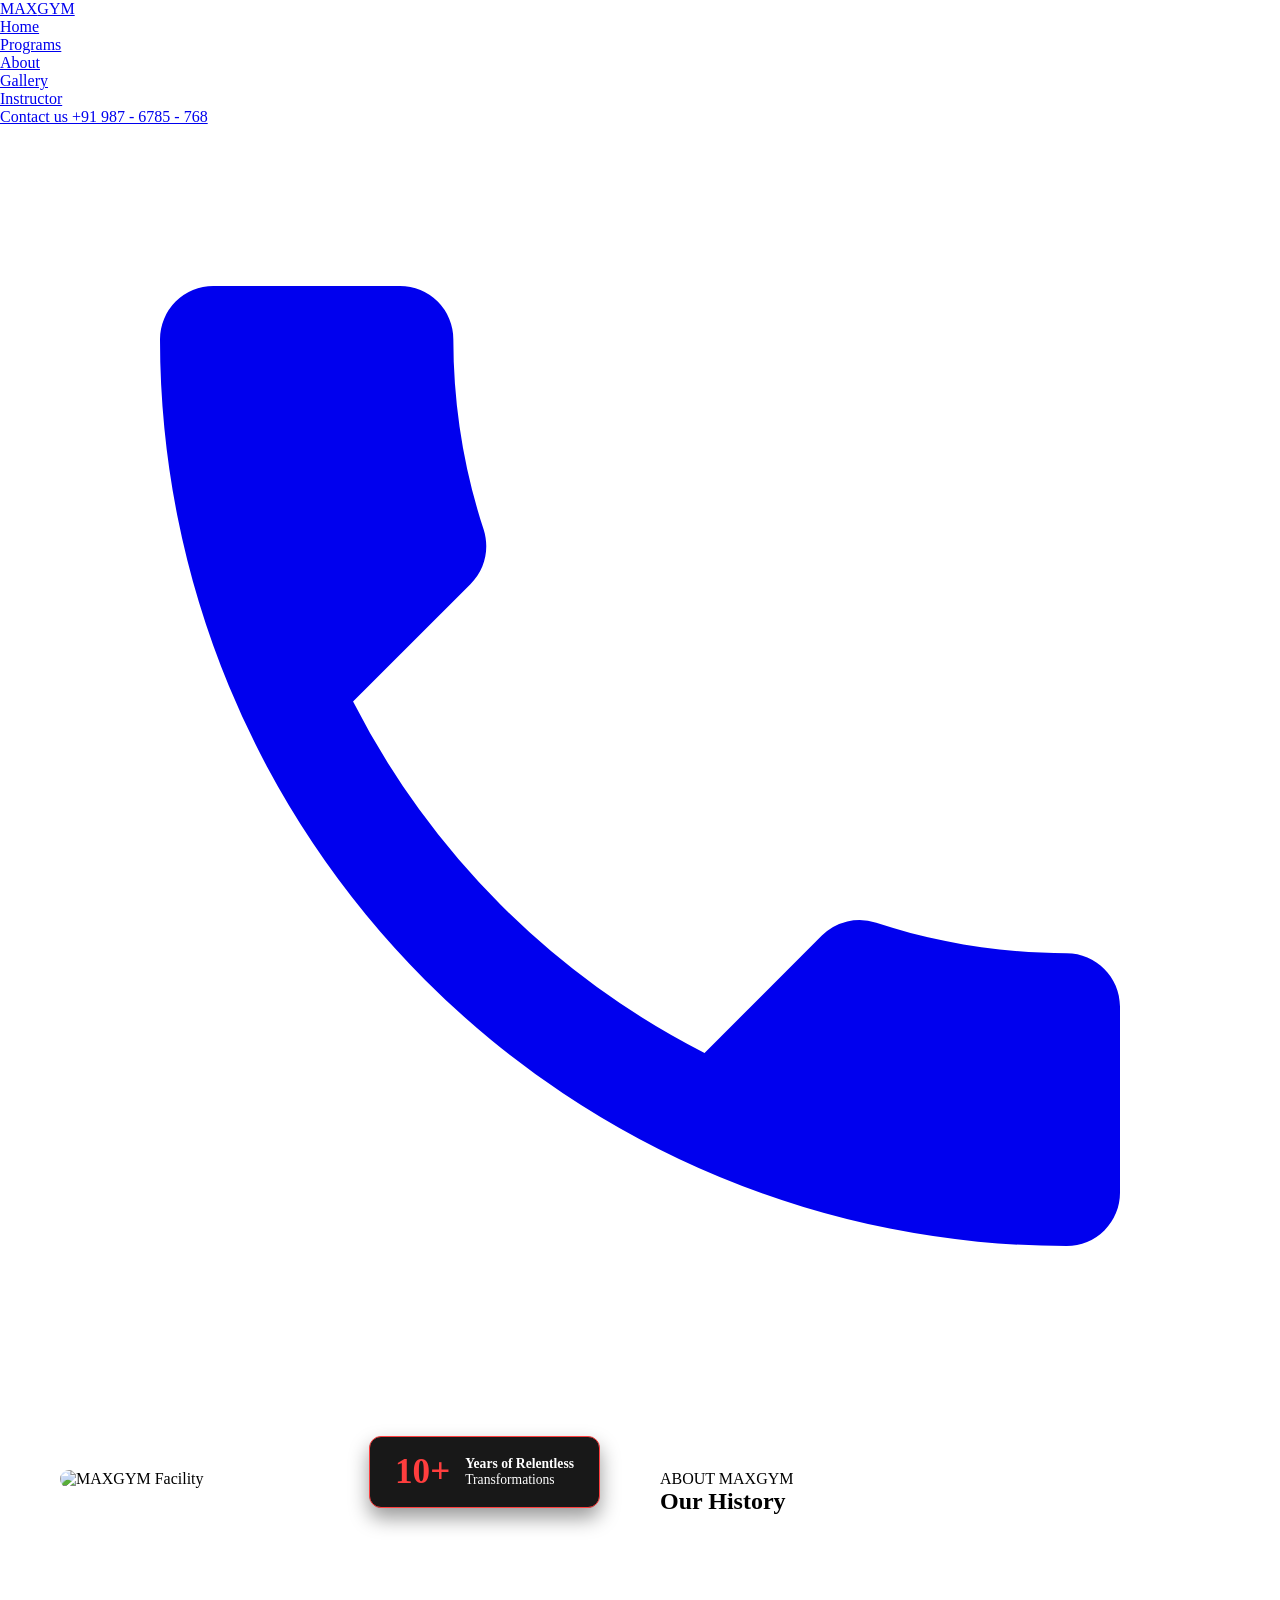
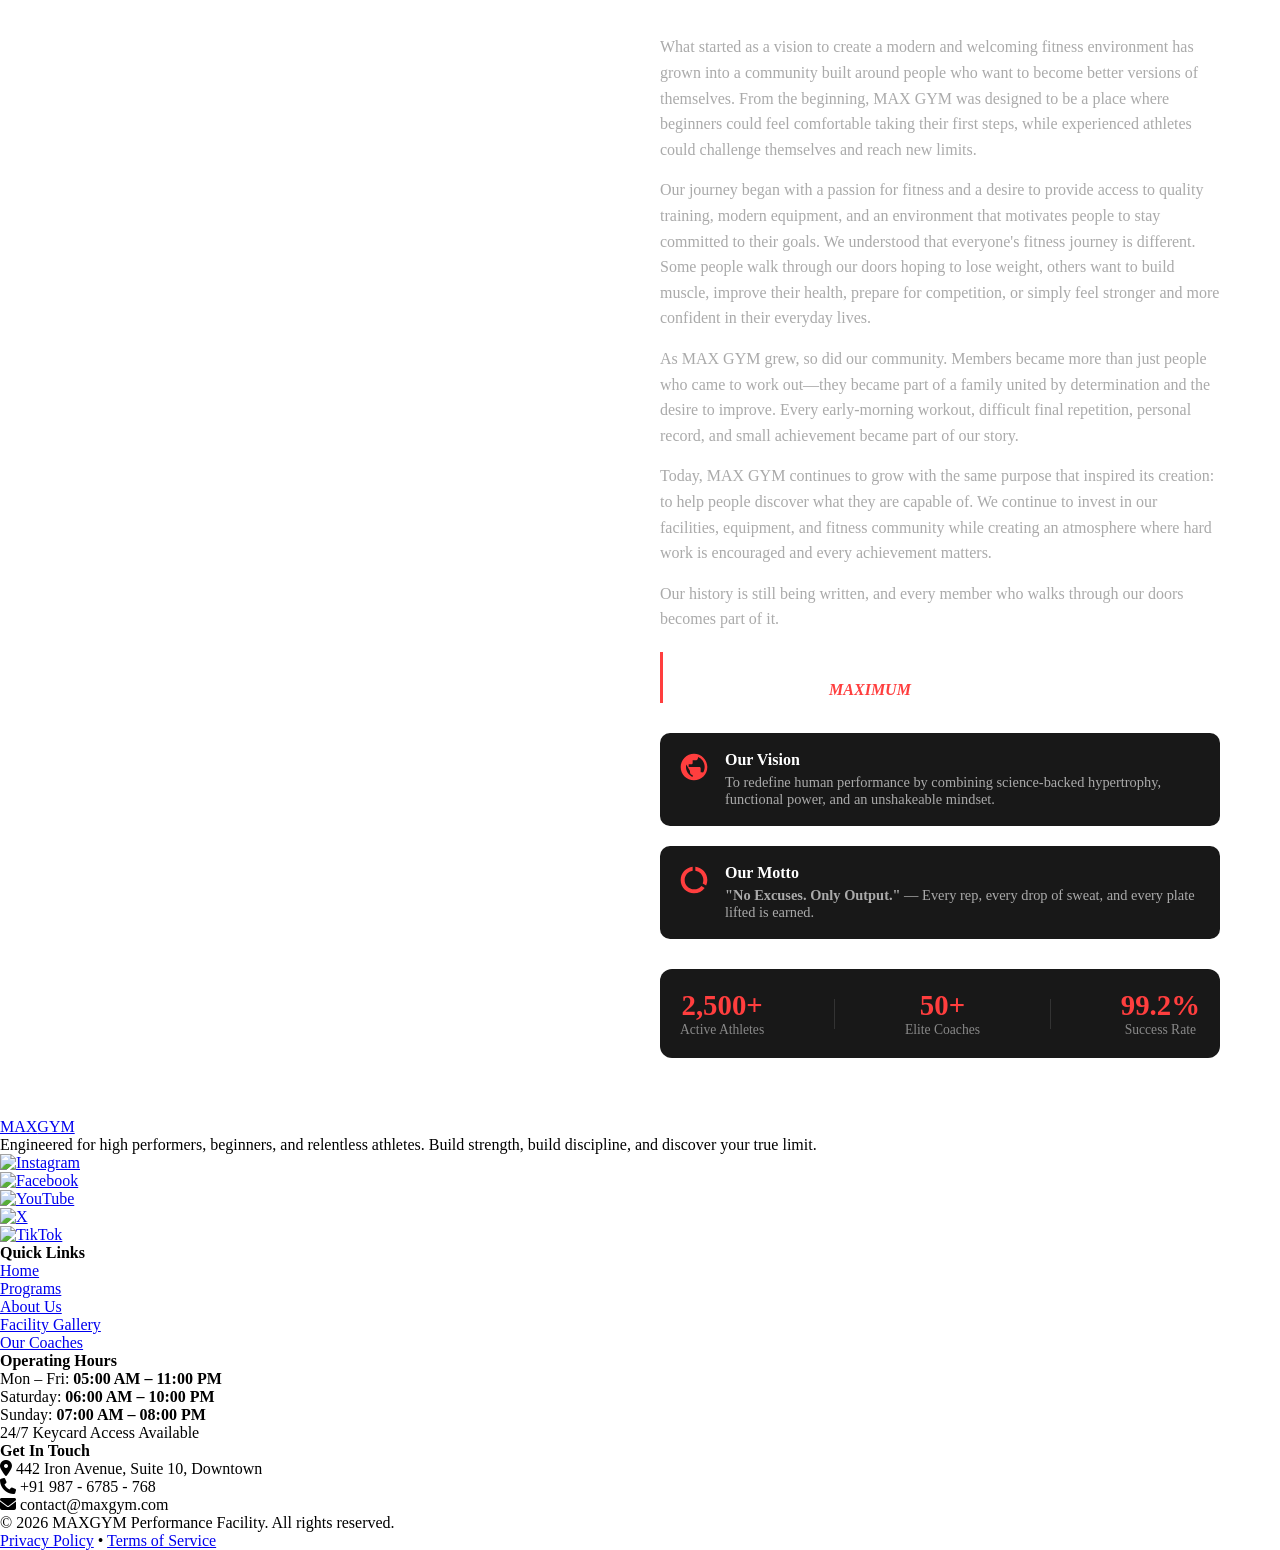
==== commit 8ba11e71: "update all" ====
--- a/about.html
+++ b/about.html
@@ -2,828 +2,59 @@
 <html lang="en">
 <head>
     <meta charset="UTF-8">
-    <meta name="viewport" content="width=device-width, initial-scale=1.0, maximum-scale=5.0, user-scalable=yes">
-    <title>MAXGYM ABOUT</title>
-    <style>
-        /* ========== RESET & GLOBAL ========== */
-        * {
-            margin: 0;
-            padding: 0;
-            box-sizing: border-box;
-            font-family: system-ui, -apple-system, 'Segoe UI', Roboto, 'Helvetica Neue', sans-serif;
-        }
-
-        body {
-            background-color: #0b0b0b;
-            color: #ededed;
-            line-height: 1.5;
-            -webkit-font-smoothing: antialiased;
-        }
-
-        img {
-            max-width: 100%;
-            display: block;
-        }
-
-        a {
-            text-decoration: none;
-            color: inherit;
-        }
-
-        ul {
-            list-style: none;
-        }
-
-        /* ========== VARIABLES ========== */
-        :root {
-            --bg-dark: #0b0b0b;
-            --bg-card: #141414;
-            --border-dim: #262626;
-            --accent: #ff5e1a;
-            --accent-glow: rgba(255, 94, 26, 0.25);
-            --text-light: #f0f0f0;
-            --text-muted: #a0a0a0;
-            --pill-bg: #1f1f1f;
-            --radius-lg: 24px;
-            --radius-md: 16px;
-            --radius-sm: 40px;
-            --shadow-card: 0 20px 40px -12px rgba(0, 0, 0, 0.8);
-        }
-
-        /* ========== NAVBAR ========== */
-        .navbar {
-            display: flex;
-            justify-content: space-between;
-            align-items: center;
-            padding: 1rem 2rem;
-            background-color: rgba(11, 11, 11, 0.95);
-            backdrop-filter: blur(8px);
-            border-bottom: 1px solid var(--border-dim);
-            flex-wrap: wrap;
-            gap: 1rem 0.5rem;
-            position: sticky;
-            top: 0;
-            z-index: 50;
-        }
-
-        .logo {
-            font-size: 1.8rem;
-            font-weight: 800;
-            letter-spacing: 1px;
-            color: #fff;
-            line-height: 1;
-        }
-
-        .logo span {
-            color: var(--accent);
-            font-weight: 900;
-        }
-
-        .nav-links {
-            display: flex;
-            gap: 2rem;
-            align-items: center;
-            flex-wrap: wrap;
-        }
-
-        .nav-links li a {
-            font-weight: 600;
-            font-size: 1rem;
-            text-transform: uppercase;
-            letter-spacing: 0.5px;
-            color: #ccc;
-            transition: color 0.2s;
-            padding-bottom: 4px;
-            border-bottom: 2px solid transparent;
-        }
-
-        .nav-links li a:hover {
-            color: #fff;
-            border-bottom-color: var(--accent);
-        }
-
-        .contact-pill {
-            display: flex;
-            align-items: center;
-            gap: 0.8rem;
-            background-color: var(--pill-bg);
-            padding: 0.45rem 0.45rem 0.45rem 1.2rem;
-            border-radius: 50px;
-            border: 1px solid #2a2a2a;
-            transition: background 0.2s, border-color 0.2s;
-            flex-shrink: 0;
-        }
-
-        .contact-pill:hover {
-            background-color: #2a2a2a;
-            border-color: var(--accent);
-        }
-
-        .contact-info {
-            display: flex;
-            flex-direction: column;
-            line-height: 1.2;
-        }
-
-        .contact-info .label {
-            font-size: 0.7rem;
-            text-transform: uppercase;
-            letter-spacing: 1px;
-            color: var(--text-muted);
-            font-weight: 500;
-        }
-
-        .contact-info .number {
-            font-weight: 700;
-            font-size: 0.9rem;
-            color: #fff;
-            white-space: nowrap;
-        }
-
-        .phone-circle {
-            background-color: var(--accent);
-            border-radius: 50%;
-            width: 42px;
-            height: 42px;
-            display: flex;
-            align-items: center;
-            justify-content: center;
-            color: #0b0b0b;
-        }
-
-        .phone-circle svg {
-            width: 20px;
-            height: 20px;
-            fill: currentColor;
-        }
-
-        /* ========== ABOUT SECTION ========== */
-        .about-section {
-            padding: 3rem 2rem 4rem;
-            max-width: 1400px;
-            margin: 0 auto;
-        }
-
-        .about-grid {
-            display: grid;
-            grid-template-columns: 1fr 1.2fr;
-            gap: 3rem;
-            align-items: start;
-        }
-
-        /* ----- LEFT: Visual showcase ----- */
-        .about-visual {
-            position: relative;
-        }
-
-        .image-wrapper {
-            position: relative;
-            border-radius: var(--radius-lg);
-            overflow: hidden;
-            box-shadow: var(--shadow-card);
-            aspect-ratio: 4 / 5;
-            background: #1a1a1a;
-        }
-
-        .about-img {
-            width: 100%;
-            height: 100%;
-            object-fit: cover;
-            display: block;
-            filter: brightness(0.85) contrast(1.05);
-        }
-
-        .glow-orb {
-            position: absolute;
-            bottom: 10%;
-            right: 5%;
-            width: 180px;
-            height: 180px;
-            background: radial-gradient(circle, var(--accent-glow) 0%, transparent 70%);
-            border-radius: 50%;
-            pointer-events: none;
-            z-index: 2;
-            filter: blur(20px);
-        }
-
-        .exp-badge {
-            position: absolute;
-            bottom: 24px;
-            left: -12px;
-            background: #111;
-            border: 1px solid #2e2e2e;
-            backdrop-filter: blur(10px);
-            padding: 0.9rem 1.4rem;
-            border-radius: 60px;
-            display: flex;
-            align-items: center;
-            gap: 0.9rem;
-            box-shadow: 0 20px 30px -10px black;
-            z-index: 3;
-        }
-
-        .exp-number {
-            font-size: 2.2rem;
-            font-weight: 900;
-            color: var(--accent);
-            line-height: 1;
-            letter-spacing: -1px;
-        }
-
-        .exp-text {
-            display: flex;
-            flex-direction: column;
-            font-size: 0.8rem;
-            line-height: 1.3;
-            color: #ccc;
-        }
-
-        .exp-text strong {
-            color: #fff;
-            font-weight: 700;
-            font-size: 0.9rem;
-        }
-
-        /* ----- RIGHT: Content ----- */
-        .about-content {
-            display: flex;
-            flex-direction: column;
-            gap: 1.5rem;
-        }
-
-        .section-tag {
-            display: inline-block;
-            font-size: 0.75rem;
-            font-weight: 700;
-            letter-spacing: 2px;
-            text-transform: uppercase;
-            color: var(--accent);
-            background: rgba(255, 94, 26, 0.12);
-            padding: 0.35rem 1rem;
-            border-radius: 40px;
-            align-self: flex-start;
-            border: 1px solid rgba(255, 94, 26, 0.3);
-        }
-
-        .about-content h2 {
-            font-size: clamp(2.2rem, 5vw, 3.2rem);
-            font-weight: 800;
-            letter-spacing: -0.02em;
-            line-height: 1.1;
-            color: #fff;
-        }
-
-        .highlight {
-            color: var(--accent);
-            position: relative;
-            display: inline-block;
-        }
-
-        /* scrollable history container */
-        .history-body {
-            max-height: 280px;
-            overflow-y: auto;
-            padding-right: 12px;
-            scrollbar-width: thin;
-            scrollbar-color: var(--accent) #1e1e1e;
-            border-radius: 4px;
-            margin: 0.5rem 0 0.5rem;
-        }
-
-        .history-body::-webkit-scrollbar {
-            width: 6px;
-        }
-
-        .history-body::-webkit-scrollbar-track {
-            background: #1e1e1e;
-            border-radius: 10px;
-        }
-
-        .history-body::-webkit-scrollbar-thumb {
-            background: var(--accent);
-            border-radius: 10px;
-        }
-
-        .history-body p {
-            color: #b5b5b5;
-            font-size: 0.98rem;
-            margin-bottom: 1rem;
-            line-height: 1.6;
-        }
-
-        .history-lead {
-            font-size: 1.1rem !important;
-            font-weight: 500;
-            color: #e0e0e0 !important;
-            border-left: 3px solid var(--accent);
-            padding-left: 1rem;
-        }
-
-        .history-callout {
-            background: #191919;
-            border-left: 4px solid var(--accent);
-            padding: 1.2rem 1.5rem;
-            border-radius: 8px 24px 24px 8px;
-            font-weight: 600;
-            font-style: italic;
-            color: #f0f0f0;
-            margin: 1.2rem 0 0.6rem;
-            font-size: 1.05rem;
-        }
-
-        .history-callout span {
-            color: var(--accent);
-            font-weight: 900;
-            font-style: normal;
-        }
-
-        /* Pillars */
-        .about-pillars {
-            display: grid;
-            grid-template-columns: 1fr 1fr;
-            gap: 1rem;
-            margin: 0.5rem 0;
-        }
-
-        .pillar-card {
-            background: #141414;
-            border: 1px solid #262626;
-            border-radius: var(--radius-md);
-            padding: 1.25rem 1rem;
-            display: flex;
-            flex-direction: column;
-            gap: 0.7rem;
-            transition: border-color 0.2s, transform 0.15s;
-        }
-
-        .pillar-card:hover {
-            border-color: var(--accent);
-            transform: translateY(-3px);
-        }
-
-        .pillar-icon {
-            width: 38px;
-            height: 38px;
-            background: rgba(255, 94, 26, 0.1);
-            border-radius: 12px;
-            display: flex;
-            align-items: center;
-            justify-content: center;
-        }
-
-        .pillar-icon svg {
-            width: 22px;
-            height: 22px;
-            fill: var(--accent);
-        }
-
-        .pillar-info h4 {
-            font-size: 1rem;
-            font-weight: 700;
-            letter-spacing: 0.3px;
-            color: #fff;
-            margin-bottom: 0.2rem;
-        }
-
-        .pillar-info p {
-            font-size: 0.85rem;
-            color: #a0a0a0;
-            line-height: 1.5;
-        }
-
-        .motto-text {
-            color: var(--accent);
-            font-weight: 800;
-            font-style: normal;
-        }
-
-        /* Stats */
-        .about-stats {
-            display: flex;
-            align-items: center;
-            justify-content: space-between;
-            background: #101010;
-            border: 1px solid #262626;
-            border-radius: 60px;
-            padding: 1.1rem 1.8rem;
-            margin-top: 0.8rem;
-            flex-wrap: wrap;
-            gap: 0.8rem 1rem;
-        }
-
-        .stat-col {
-            text-align: center;
-            flex: 1 1 0;
-        }
-
-        .stat-col h3 {
-            font-size: 1.8rem;
-            font-weight: 900;
-            color: #fff;
-            line-height: 1.2;
-            letter-spacing: -0.5px;
-        }
-
-        .stat-col p {
-            font-size: 0.7rem;
-            text-transform: uppercase;
-            letter-spacing: 1px;
-            color: var(--text-muted);
-            font-weight: 600;
-        }
-
-        .stat-divider {
-            width: 1px;
-            height: 30px;
-            background: #2f2f2f;
-        }
-
-        /* ========== FOOTER ========== */
-        .site-footer {
-            background: #070707;
-            border-top: 1px solid #1e1e1e;
-            margin-top: 2rem;
-            padding: 3rem 2rem 1.5rem;
-        }
-
-        .footer-container {
-            max-width: 1400px;
-            margin: 0 auto;
-            display: grid;
-            grid-template-columns: 1.5fr 1fr 1.2fr 1.2fr;
-            gap: 2.5rem;
-            align-items: start;
-        }
-
-        .brand-col .logo {
-            font-size: 1.8rem;
-            display: inline-block;
-            margin-bottom: 1rem;
-        }
-
-        .footer-about {
-            font-size: 0.9rem;
-            color: #9a9a9a;
-            margin-bottom: 1.5rem;
-            line-height: 1.6;
-        }
-
-        .footer-social-strip {
-            display: flex;
-            gap: 0.7rem;
-            flex-wrap: wrap;
-        }
-
-        .social-btn {
-            background: #1a1a1a;
-            border-radius: 50%;
-            width: 40px;
-            height: 40px;
-            display: flex;
-            align-items: center;
-            justify-content: center;
-            transition: background 0.2s, transform 0.15s;
-            border: 1px solid #2c2c2c;
-        }
-
-        .social-btn:hover {
-            background: var(--accent);
-            transform: scale(1.05);
-            border-color: var(--accent);
-        }
-
-        .social-img {
-            width: 18px;
-            height: 18px;
-            filter: brightness(0) invert(1);
-        }
-
-        .social-btn:hover .social-img {
-            filter: brightness(0) invert(0);
-        }
-
-        .footer-col h4 {
-            font-size: 1rem;
-            text-transform: uppercase;
-            letter-spacing: 1px;
-            color: #fff;
-            margin-bottom: 1.2rem;
-            font-weight: 700;
-            position: relative;
-        }
-
-        .footer-col h4::after {
-            content: '';
-            display: block;
-            width: 30px;
-            height: 2px;
-            background: var(--accent);
-            margin-top: 6px;
-        }
-
-        .footer-links li {
-            margin-bottom: 0.7rem;
-        }
-
-        .footer-links a {
-            color: #a0a0a0;
-            font-size: 0.9rem;
-            transition: color 0.2s, padding-left 0.2s;
-        }
-
-        .footer-links a:hover {
-            color: var(--accent);
-            padding-left: 4px;
-        }
-
-        .footer-schedule li {
-            display: flex;
-            justify-content: space-between;
-            gap: 1rem;
-            font-size: 0.88rem;
-            color: #b0b0b0;
-            margin-bottom: 0.7rem;
-            flex-wrap: wrap;
-        }
-
-        .footer-schedule li span {
-            color: #7a7a7a;
-        }
-
-        .footer-schedule li strong {
-            color: #e0e0e0;
-            font-weight: 600;
-        }
-
-        .access-pill {
-            background: #1a1a1a;
-            padding: 0.4rem 1rem;
-            border-radius: 40px;
-            font-size: 0.75rem !important;
-            color: var(--accent) !important;
-            border: 1px solid #2f2f2f;
-            margin-top: 0.5rem;
-            justify-content: center !important;
-            font-weight: 600;
-        }
-
-        .footer-contact-info p {
-            display: flex;
-            align-items: center;
-            gap: 0.7rem;
-            font-size: 0.88rem;
-            color: #b0b0b0;
-            margin-bottom: 0.8rem;
-        }
-
-        .footer-contact-info i {
-            color: var(--accent);
-            width: 18px;
-            text-align: center;
-        }
-
-        .footer-bottom {
-            max-width: 1400px;
-            margin: 2.5rem auto 0;
-            padding-top: 1.5rem;
-            border-top: 1px solid #1e1e1e;
-            display: flex;
-            justify-content: space-between;
-            align-items: center;
-            flex-wrap: wrap;
-            gap: 1rem;
-            font-size: 0.8rem;
-            color: #6f6f6f;
-        }
-
-        .footer-legal {
-            display: flex;
-            gap: 0.8rem;
-            align-items: center;
-        }
-
-        .footer-legal a {
-            color: #8a8a8a;
-            transition: color 0.2s;
-        }
-
-        .footer-legal a:hover {
-            color: var(--accent);
-        }
-
-        /* ========== RESPONSIVE ========== */
-        @media (max-width: 1024px) {
-            .about-grid {
-                grid-template-columns: 1fr 1fr;
-                gap: 2rem;
-            }
-
-            .footer-container {
-                grid-template-columns: 1fr 1fr;
-                gap: 2rem;
-            }
-        }
-
-        @media (max-width: 820px) {
-            .navbar {
-                padding: 0.9rem 1.2rem;
-                justify-content: center;
-            }
-
-            .nav-links {
-                gap: 1.2rem;
-                justify-content: center;
-                order: 3;
-                width: 100%;
-            }
-
-            .contact-pill {
-                order: 2;
-                margin-left: auto;
-            }
-
-            .logo {
-                order: 1;
-            }
-
-            .about-section {
-                padding: 2rem 1.2rem 3rem;
-            }
-
-            .about-grid {
-                grid-template-columns: 1fr;
-                gap: 2rem;
-            }
-
-            .image-wrapper {
-                aspect-ratio: 16 / 10;
-            }
-
-            .exp-badge {
-                bottom: 16px;
-                left: 0;
-                padding: 0.7rem 1.1rem;
-            }
-
-            .exp-number {
-                font-size: 1.8rem;
-            }
-
-            .about-pillars {
-                grid-template-columns: 1fr;
-            }
-
-            .about-stats {
-                border-radius: 30px;
-                padding: 1rem 1.2rem;
-            }
-
-            .stat-col h3 {
-                font-size: 1.5rem;
-            }
-
-            .footer-container {
-                grid-template-columns: 1fr;
-                gap: 2rem;
-            }
-
-            .footer-bottom {
-                flex-direction: column;
-                text-align: center;
-                justify-content: center;
-            }
-
-            .footer-schedule li {
-                justify-content: flex-start;
-                gap: 0.3rem 1rem;
-            }
-        }
-
-        @media (max-width: 480px) {
-            .navbar {
-                padding: 0.8rem 1rem;
-            }
-
-            .logo {
-                font-size: 1.5rem;
-            }
-
-            .contact-pill {
-                padding: 0.3rem 0.3rem 0.3rem 0.9rem;
-                gap: 0.5rem;
-            }
-
-            .contact-info .number {
-                font-size: 0.75rem;
-            }
-
-            .phone-circle {
-                width: 36px;
-                height: 36px;
-            }
-
-            .nav-links li a {
-                font-size: 0.8rem;
-            }
-
-            .history-body {
-                max-height: 220px;
-            }
-
-            .section-tag {
-                font-size: 0.65rem;
-            }
-
-            .history-callout {
-                padding: 1rem;
-                font-size: 0.95rem;
-            }
-
-            .exp-badge {
-                padding: 0.5rem 0.9rem;
-            }
-
-            .exp-number {
-                font-size: 1.5rem;
-            }
-
-            .exp-text {
-                font-size: 0.7rem;
-            }
-
-            .exp-text strong {
-                font-size: 0.8rem;
-            }
-
-            .about-stats {
-                flex-direction: column;
-                gap: 0.6rem;
-                border-radius: 24px;
-            }
-
-            .stat-divider {
-                display: none;
-            }
-
-            .stat-col {
-                width: 100%;
-                display: flex;
-                justify-content: space-between;
-                align-items: center;
-                padding: 0.2rem 0;
-                border-bottom: 1px solid #222;
-            }
-
-            .stat-col:last-child {
-                border-bottom: none;
-            }
-
-            .stat-col h3 {
-                font-size: 1.2rem;
-                margin-bottom: 0;
-            }
-
-            .stat-col p {
-                font-size: 0.65rem;
-            }
-        }
-    </style>
+    <meta name="viewport" content="width=device-width, initial-scale=1.0">
+    <title>MAXGYM | About Us</title>
+    <!-- FontAwesome Icons -->
+    <link rel="stylesheet" href="https://cdnjs.cloudflare.com/ajax/libs/font-awesome/6.5.1/css/all.min.css" />
+    <!-- Custom Stylesheet -->
+    <link rel="stylesheet" href="max&fitness.css">
 </head>
 <body>
+
     <!-- ======================== NAVBAR ========================== -->
     <header class="navbar">
-        <div class="logo">MAX<span>GYM</span></div>
-        <nav>
+        <a href="index.html" class="logo">MAX<span>GYM</span></a>
+        
+        <nav class="nav-menu" id="navMenu">
             <ul class="nav-links">
                 <li><a href="index.html">Home</a></li>
                 <li><a href="programs.html">Programs</a></li>
-                <li><a href="about.html">About</a></li>
+                <li><a href="about.html" class="active">About</a></li>
                 <li><a href="gallery.html">Gallery</a></li>
                 <li><a href="instructor.html">Instructor</a></li>
-            </ul>
+            </ul> 
         </nav>
-        <a href="tel:+919876785768" class="contact-pill">
-            <div class="contact-info">
-                <span class="label">Contact us</span>
-                <span class="number">+91 987 - 6785 - 768</span>
-            </div>
-            <div class="phone-circle">
-                <svg viewBox="0 0 24 24" fill="currentColor">
-                    <path d="M6.62 10.79a15.05 15.05 0 006.59 6.59l2.2-2.2a1 1 0 011.02-.24c1.12.37 2.33.57 3.57.57.55 0 1 .45 1 1V20a1 1 0 01-1 1A17 17 0 013 4a1 1 0 011-1h3.5a1 1 0 011 1c0 1.25.2 2.45.57 3.57.11.35.03.74-.25 1.02l-2.2 2.2z"/>
-                </svg>
-            </div>
-        </a>
+
+        <div class="nav-right">
+            <a href="tel:+919876785768" class="contact-pill">
+                <div class="contact-info">
+                    <span class="label">Contact us</span>
+                    <span class="number">+91 987 - 6785 - 768</span>
+                </div>
+                <div class="phone-circle">
+                    <svg viewBox="0 0 24 24" fill="currentColor">
+                        <path d="M6.62 10.79a15.05 15.05 0 006.59 6.59l2.2-2.2a1 1 0 011.02-.24c1.12.37 2.33.57 3.57.57.55 0 1 .45 1 1V20a1 1 0 01-1 1A17 17 0 013 4a1 1 0 011-1h3.5a1 1 0 011 1c0 1.25.2 2.45.57 3.57.11.35.03.74-.25 1.02l-2.2 2.2z"/>
+                    </svg>
+                </div>
+            </a>
+            <!-- Mobile Menu Toggle Button -->
+            <button class="mobile-toggle" id="menuToggle" aria-label="Toggle navigation">
+                <i class="fa-solid fa-bars"></i>
+            </button>
+        </div>
     </header>
 
     <!-- ================= ABOUT SECTION ================= -->
     <section class="about-section" id="about">
         <div class="about-grid">
+            
             <!-- Left Column: Visual Showcase & Experience Badge -->
             <div class="about-visual">
                 <div class="image-wrapper">
                     <img src="https://images.unsplash.com/photo-1534438327276-14e5300c3a48?w=800&auto=format&fit=crop&q=80" alt="MAXGYM Facility" class="about-img" />
                     <div class="glow-orb"></div>
                 </div>
+                
                 <!-- Floating Experience Card -->
                 <div class="exp-badge">
                     <span class="exp-number">10+</span>
@@ -838,8 +69,8 @@
             <div class="about-content">
                 <span class="section-tag">ABOUT MAXGYM</span>
                 <h2>Our <span class="highlight">History</span></h2>
-
-                <!-- Full Story Body with Scrollable Container -->
+                
+                <!-- Full Story Body Container -->
                 <div class="history-body">
                     <p class="history-lead">
                         MAX GYM was founded with a simple but powerful idea: fitness should be more than just lifting weights—it should be a lifestyle that builds confidence, discipline, strength, and a healthier future.
@@ -910,6 +141,7 @@
                         <p>Success Rate</p>
                     </div>
                 </div>
+
             </div>
         </div>
     </section>
@@ -919,7 +151,7 @@
         <div class="footer-container">
             <!-- Column 1: Brand Info -->
             <div class="footer-col brand-col">
-                <a href="#" class="logo">MAX<span>GYM</span></a>
+                <a href="index.html" class="logo">MAX<span>GYM</span></a>
                 <p class="footer-about">
                     Engineered for high performers, beginners, and relentless athletes. Build strength, build discipline, and discover your true limit.
                 </p>
@@ -946,11 +178,11 @@
             <div class="footer-col">
                 <h4>Quick Links</h4>
                 <ul class="footer-links">
-                    <li><a href="#home">Home</a></li>
-                    <li><a href="#programs">Programs</a></li>
-                    <li><a href="#about">About Us</a></li>
-                    <li><a href="#gallery">Facility Gallery</a></li>
-                    <li><a href="#instructor">Our Coaches</a></li>
+                    <li><a href="index.html">Home</a></li>
+                    <li><a href="programs.html">Programs</a></li>
+                    <li><a href="about.html">About Us</a></li>
+                    <li><a href="gallery.html">Facility Gallery</a></li>
+                    <li><a href="instructor.html">Our Coaches</a></li>
                 </ul>
             </div>
 
@@ -985,5 +217,22 @@
             </div>
         </div>
     </footer>
+
+    <!-- Mobile Navigation Toggle Script -->
+    <script>
+        const toggleBtn = document.getElementById('menuToggle');
+        const navMenu = document.getElementById('navMenu');
+
+        if (toggleBtn && navMenu) {
+            toggleBtn.addEventListener('click', () => {
+                navMenu.classList.toggle('active');
+                const icon = toggleBtn.querySelector('i');
+                if (icon) {
+                    icon.classList.toggle('fa-bars');
+                    icon.classList.toggle('fa-xmark');
+                }
+            });
+        }
+    </script>
 </body>
 </html>
--- a/max&fitness.css
+++ b/max&fitness.css
@@ -0,0 +1,505 @@
+/* Container Box Sizing Reset */
+*, *::before, *::after {
+    box-sizing: border-box;
+    margin: 0;
+    padding: 0;
+}
+
+body {
+    width: 100%;
+    overflow-x: hidden;
+}
+
+img {
+    max-width: 100%;
+    height: auto;
+    display: block;
+}
+
+/* Mobile Toggle Styling */
+.mobile-toggle {
+    display: none;
+    background: none;
+    border: none;
+    color: #fff;
+    font-size: 1.5rem;
+    cursor: pointer;
+}
+
+/* Base Responsive Grid Adjustments */
+.features-grid {
+    display: grid;
+    grid-template-columns: repeat(auto-fit, minmax(280px, 1fr));
+    gap: 20px;
+}
+
+.brands-container {
+    display: flex;
+    flex-wrap: wrap;
+    justify-content: center;
+    gap: 30px;
+}
+
+.transform-content {
+    display: grid;
+    grid-template-columns: 1fr 1fr;
+    gap: 30px;
+}
+
+.cards-grid-2x3 {
+    display: grid;
+    grid-template-columns: repeat(auto-fit, minmax(220px, 1fr));
+    gap: 20px;
+}
+
+/* Responsive Breakpoints */
+@media (max-width: 992px) {
+    .transform-content {
+        grid-template-columns: 1fr;
+    }
+    
+    .contact-info {
+        display: none; /* Hide phone text on medium screens to preserve space */
+    }
+}
+
+@media (max-width: 768px) {
+    .mobile-toggle {
+        display: block;
+    }
+
+    .nav-menu {
+        position: absolute;
+        top: 100%;
+        left: 0;
+        width: 100%;
+        background-color: #111;
+        display: none;
+        flex-direction: column;
+        padding: 20px 0;
+    }
+
+    .nav-menu.active {
+        display: flex;
+    }
+
+    .nav-links {
+        flex-direction: column;
+        align-items: center;
+        gap: 15px;
+    }
+}
+
+/* Gallery Grid Responsive Styles */
+.gallery-section {
+    padding: 60px 20px;
+    max-width: 1200px;
+    margin: 0 auto;
+}
+
+.gallery-grid {
+    display: grid;
+    grid-template-columns: repeat(auto-fit, minmax(280px, 1fr));
+    gap: 20px;
+}
+
+.gallery-item {
+    position: relative;
+    border-radius: 12px;
+    overflow: hidden;
+    min-height: 250px;
+}
+
+.gallery-item img {
+    width: 100%;
+    height: 100%;
+    object-fit: cover;
+    display: block;
+    transition: transform 0.3s ease;
+}
+
+.gallery-item:hover img {
+    transform: scale(1.05);
+}
+
+.gallery-overlay {
+    position: absolute;
+    inset: 0;
+    background: linear-gradient(to top, rgba(0,0,0,0.85) 0%, rgba(0,0,0,0.1) 70%);
+    display: flex;
+    flex-direction: column;
+    justify-content: flex-end;
+    padding: 20px;
+    color: #fff;
+}
+
+/* Span featured items across wider screens */
+@media (min-width: 992px) {
+    .gallery-item.item-large {
+        grid-column: span 2;
+        grid-row: span 2;
+        min-height: 400px;
+    }
+
+    .gallery-item.item-wide {
+        grid-column: span 2;
+    }
+}
+
+/* Instructors Grid Styles */
+.instructors-section {
+    padding: 60px 20px;
+    max-width: 1200px;
+    margin: 0 auto;
+}
+
+.instructors-grid {
+    display: grid;
+    grid-template-columns: repeat(auto-fit, minmax(280px, 1fr));
+    gap: 30px;
+    margin-top: 40px;
+}
+
+.coach-card {
+    background: #181818;
+    border-radius: 12px;
+    overflow: hidden;
+    transition: transform 0.3s ease, box-shadow 0.3s ease;
+}
+
+.coach-card:hover {
+    transform: translateY(-5px);
+    box-shadow: 0 10px 20px rgba(0,0,0,0.4);
+}
+
+.coach-img-box {
+    position: relative;
+    width: 100%;
+    height: 320px;
+    overflow: hidden;
+}
+
+.coach-img-box img {
+    width: 100%;
+    height: 100%;
+    object-fit: cover;
+}
+
+.coach-socials {
+    position: absolute;
+    bottom: 15px;
+    left: 50%;
+    transform: translateX(-50%);
+    display: flex;
+    gap: 15px;
+    background: rgba(0, 0, 0, 0.7);
+    padding: 8px 16px;
+    border-radius: 20px;
+    backdrop-filter: blur(5px);
+}
+
+.coach-socials a {
+    color: #fff;
+    font-size: 1rem;
+    transition: color 0.2s ease;
+}
+
+.coach-socials a:hover {
+    color: #ff3e3e; /* Accent highlight color */
+}
+
+.coach-details {
+    padding: 20px;
+    text-align: center;
+}
+
+.coach-role {
+    display: inline-block;
+    font-size: 0.85rem;
+    text-transform: uppercase;
+    color: #ff3e3e;
+    font-weight: 600;
+    margin-bottom: 5px;
+}
+
+.coach-details h3 {
+    font-size: 1.4rem;
+    color: #fff;
+    margin-bottom: 10px;
+}
+
+.coach-details p {
+    font-size: 0.9rem;
+    color: #aaa;
+    line-height: 1.5;
+}
+
+/* Programs Section Layout */
+.programs-section {
+    padding: 60px 20px;
+    max-width: 1200px;
+    margin: 0 auto;
+}
+
+.programs-grid {
+    display: grid;
+    grid-template-columns: repeat(auto-fit, minmax(280px, 1fr));
+    gap: 30px;
+    margin-top: 40px;
+}
+
+.program-card {
+    background: #181818;
+    border-radius: 12px;
+    padding: 30px 24px;
+    position: relative;
+    display: flex;
+    flex-direction: column;
+    justify-content: space-between;
+    border: 1px solid #2a2a2a;
+    transition: transform 0.3s ease, border-color 0.3s ease;
+}
+
+.program-card.featured {
+    border-color: #ff3e3e;
+    transform: scale(1.02);
+}
+
+.program-card:hover {
+    transform: translateY(-5px);
+    border-color: #ff3e3e;
+}
+
+.card-badge {
+    position: absolute;
+    top: -12px;
+    right: 20px;
+    background: #2a2a2a;
+    color: #fff;
+    font-size: 0.75rem;
+    padding: 4px 12px;
+    border-radius: 12px;
+    text-transform: uppercase;
+    font-weight: 600;
+}
+
+.highlight-badge {
+    background: #ff3e3e;
+}
+
+.program-icon svg {
+    width: 48px;
+    height: 48px;
+    fill: #ff3e3e;
+    margin-bottom: 20px;
+}
+
+.program-card h3 {
+    color: #fff;
+    font-size: 1.4rem;
+    margin-bottom: 10px;
+}
+
+.program-card p {
+    color: #aaa;
+    font-size: 0.95rem;
+    line-height: 1.5;
+    margin-bottom: 24px;
+}
+
+.program-meta {
+    display: flex;
+    gap: 15px;
+    flex-wrap: wrap;
+}
+
+.meta-dropdown {
+    display: flex;
+    align-items: center;
+    gap: 8px;
+    background: #242424;
+    padding: 6px 12px;
+    border-radius: 8px;
+    color: #888;
+    flex: 1;
+    min-width: 120px;
+}
+
+.meta-select {
+    background: transparent;
+    border: none;
+    color: #fff;
+    font-size: 0.85rem;
+    outline: none;
+    cursor: pointer;
+    width: 100%;
+}
+
+.meta-select option {
+    background: #181818;
+    color: #fff;
+}
+
+@media (max-width: 992px) {
+    .program-card.featured {
+        transform: none;
+    }
+}
+
+/* About Section Layout */
+.about-section {
+    padding: 60px 20px;
+    max-width: 1200px;
+    margin: 0 auto;
+}
+
+.about-grid {
+    display: grid;
+    grid-template-columns: 1fr 1fr;
+    gap: 40px;
+    align-items: start;
+}
+
+.about-visual {
+    position: relative;
+}
+
+.image-wrapper {
+    position: relative;
+    border-radius: 16px;
+    overflow: hidden;
+}
+
+.about-img {
+    width: 100%;
+    height: 100%;
+    object-fit: cover;
+    display: block;
+}
+
+.exp-badge {
+    position: absolute;
+    bottom: -20px;
+    right: 20px;
+    background: #181818;
+    border: 1px solid #ff3e3e;
+    padding: 15px 25px;
+    border-radius: 12px;
+    display: flex;
+    align-items: center;
+    gap: 15px;
+    box-shadow: 0 10px 20px rgba(0,0,0,0.4);
+}
+
+.exp-number {
+    font-size: 2.2rem;
+    font-weight: 800;
+    color: #ff3e3e;
+}
+
+.exp-text {
+    display: flex;
+    flex-direction: column;
+    color: #fff;
+    font-size: 0.85rem;
+}
+
+.history-body {
+    margin: 20px 0;
+    color: #aaa;
+    line-height: 1.6;
+}
+
+.history-body p {
+    margin-bottom: 15px;
+}
+
+.history-lead {
+    font-size: 1.1rem;
+    color: #fff;
+    font-weight: 500;
+}
+
+.history-callout {
+    border-left: 3px solid #ff3e3e;
+    padding-left: 15px;
+    margin: 20px 0;
+    font-style: italic;
+    color: #fff;
+}
+
+.history-callout span {
+    color: #ff3e3e;
+    font-weight: bold;
+}
+
+/* Pillars & Stats */
+.about-pillars {
+    display: flex;
+    flex-direction: column;
+    gap: 20px;
+    margin: 30px 0;
+}
+
+.pillar-card {
+    display: flex;
+    gap: 15px;
+    background: #181818;
+    padding: 18px;
+    border-radius: 10px;
+}
+
+.pillar-icon svg {
+    width: 32px;
+    height: 32px;
+    fill: #ff3e3e;
+}
+
+.pillar-info h4 {
+    color: #fff;
+    margin-bottom: 5px;
+}
+
+.pillar-info p {
+    color: #aaa;
+    font-size: 0.9rem;
+}
+
+.about-stats {
+    display: flex;
+    justify-content: space-between;
+    align-items: center;
+    background: #181818;
+    padding: 20px;
+    border-radius: 12px;
+    text-align: center;
+}
+
+.stat-col h3 {
+    font-size: 1.8rem;
+    color: #ff3e3e;
+}
+
+.stat-col p {
+    color: #888;
+    font-size: 0.85rem;
+}
+
+.stat-divider {
+    width: 1px;
+    height: 30px;
+    background: #333;
+}
+
+@media (max-width: 992px) {
+    .about-grid {
+        grid-template-columns: 1fr;
+    }
+
+    .exp-badge {
+        position: relative;
+        bottom: 0;
+        right: 0;
+        margin-top: 15px;
+    }
+}
